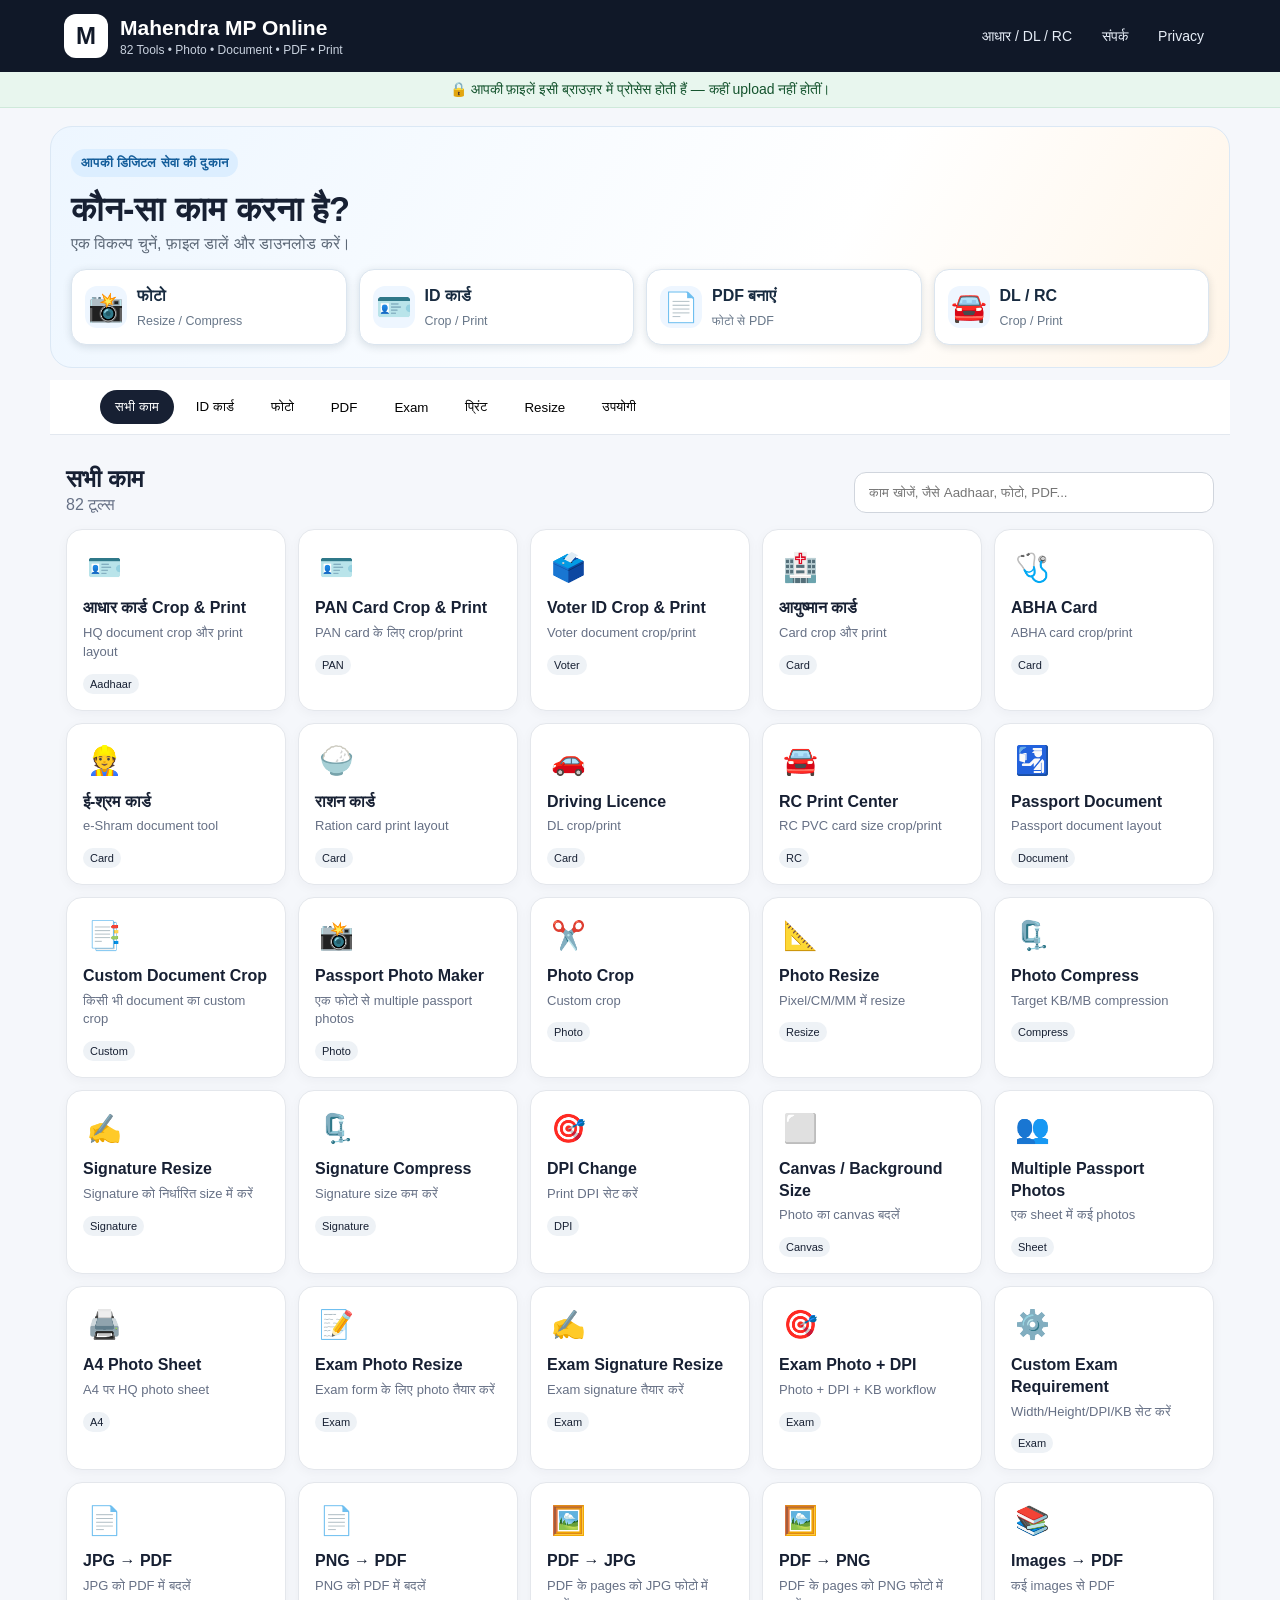
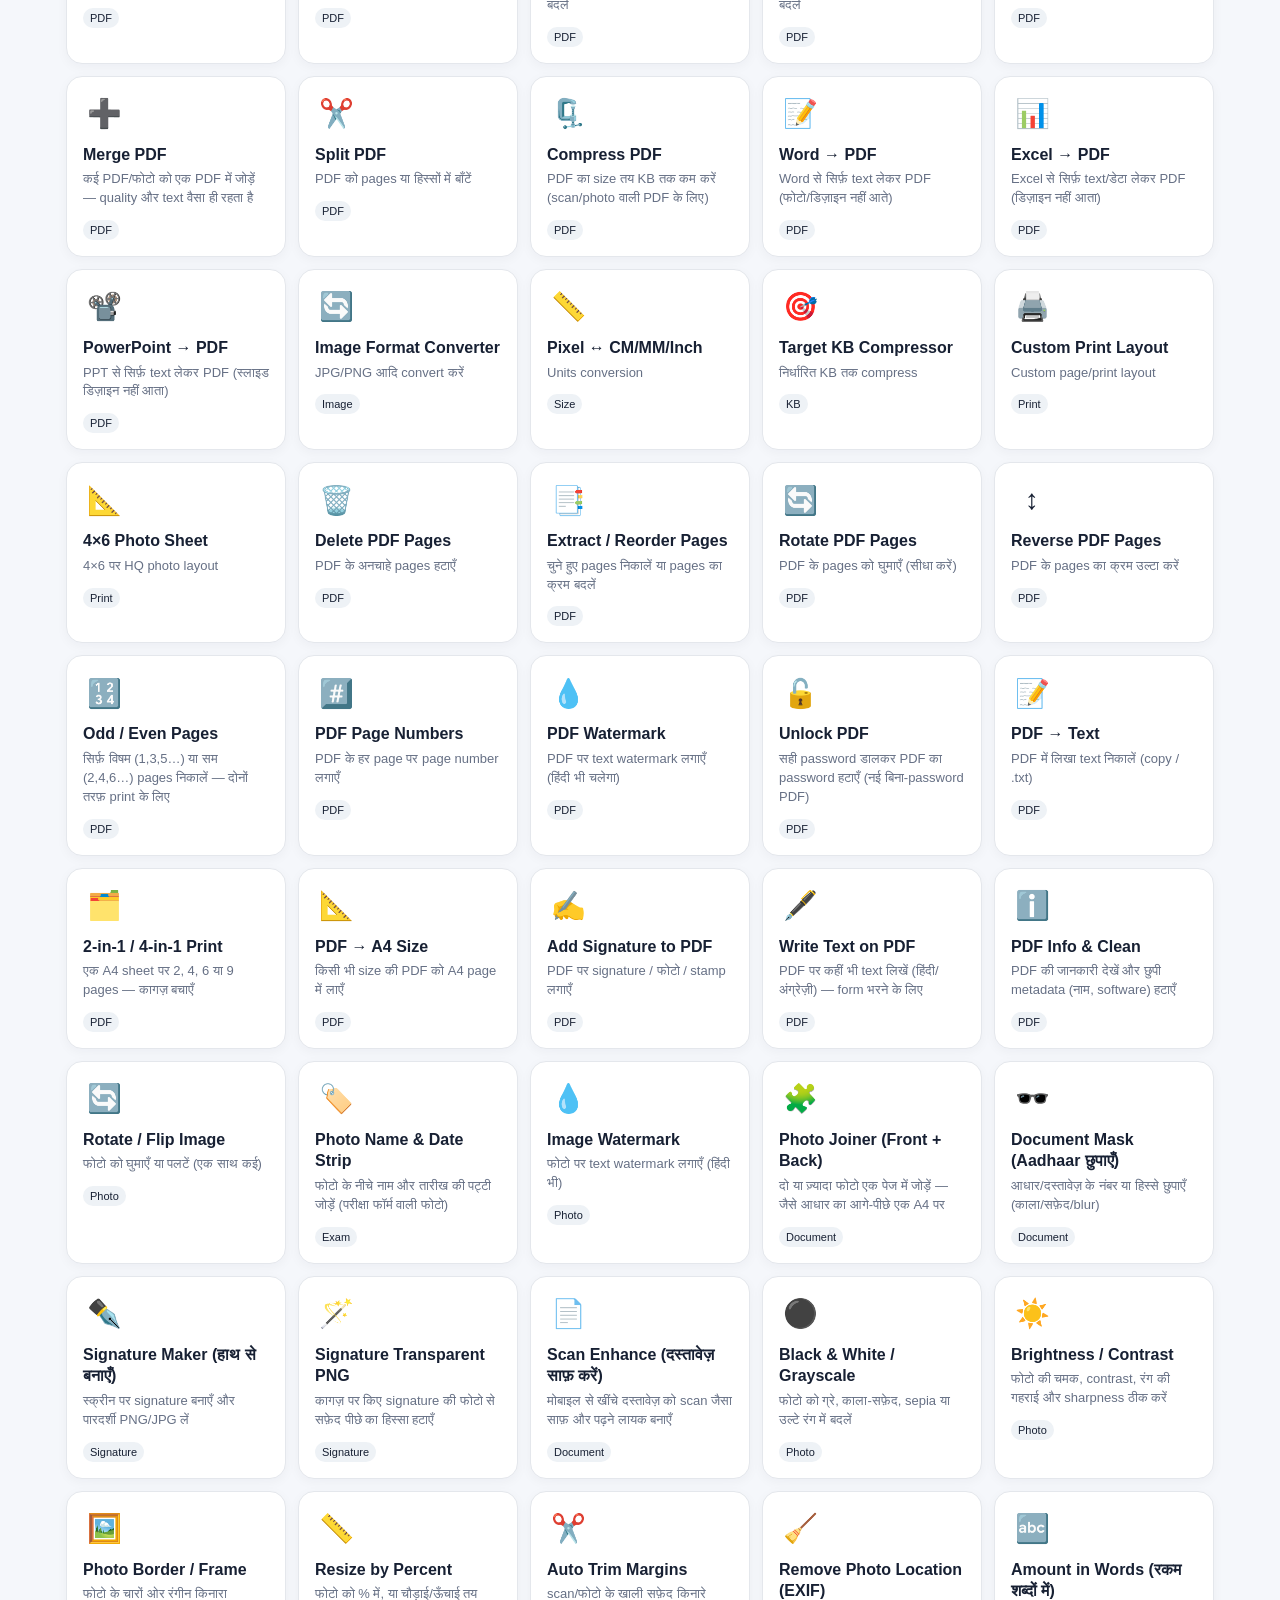
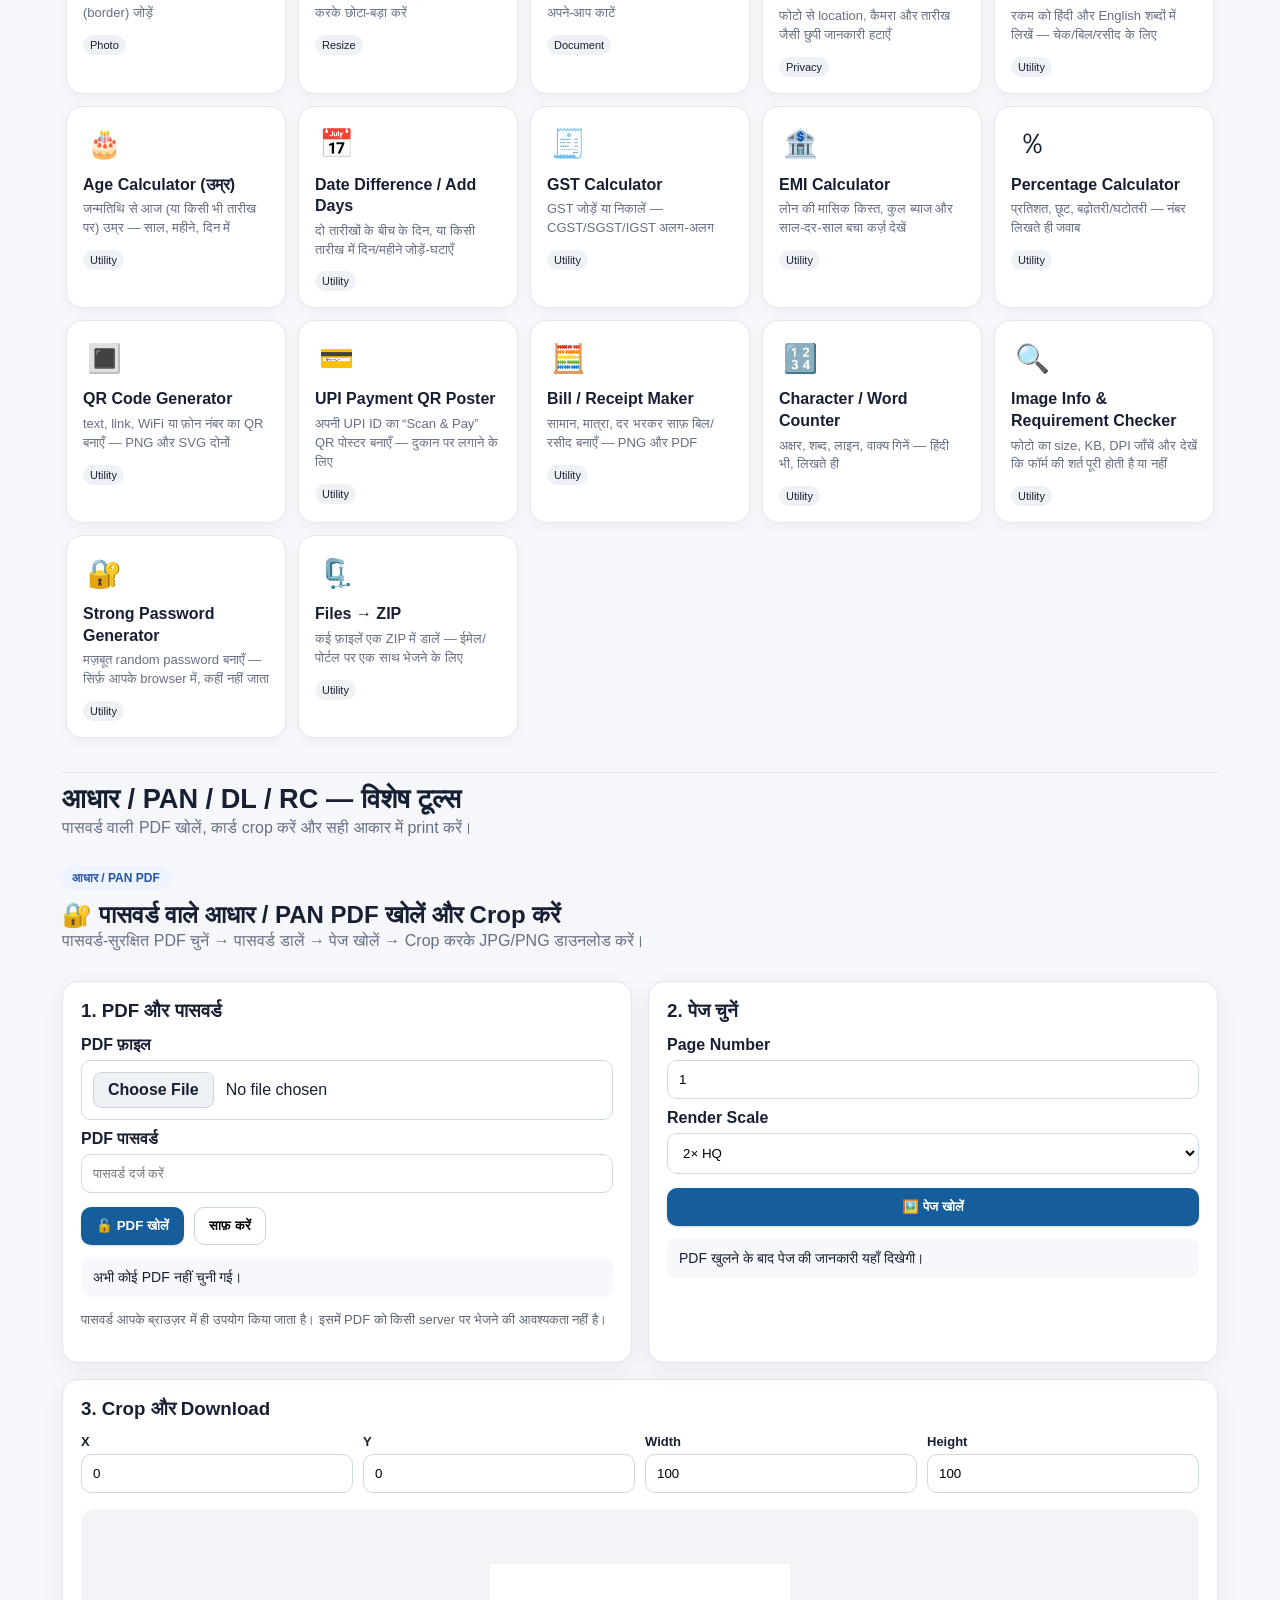
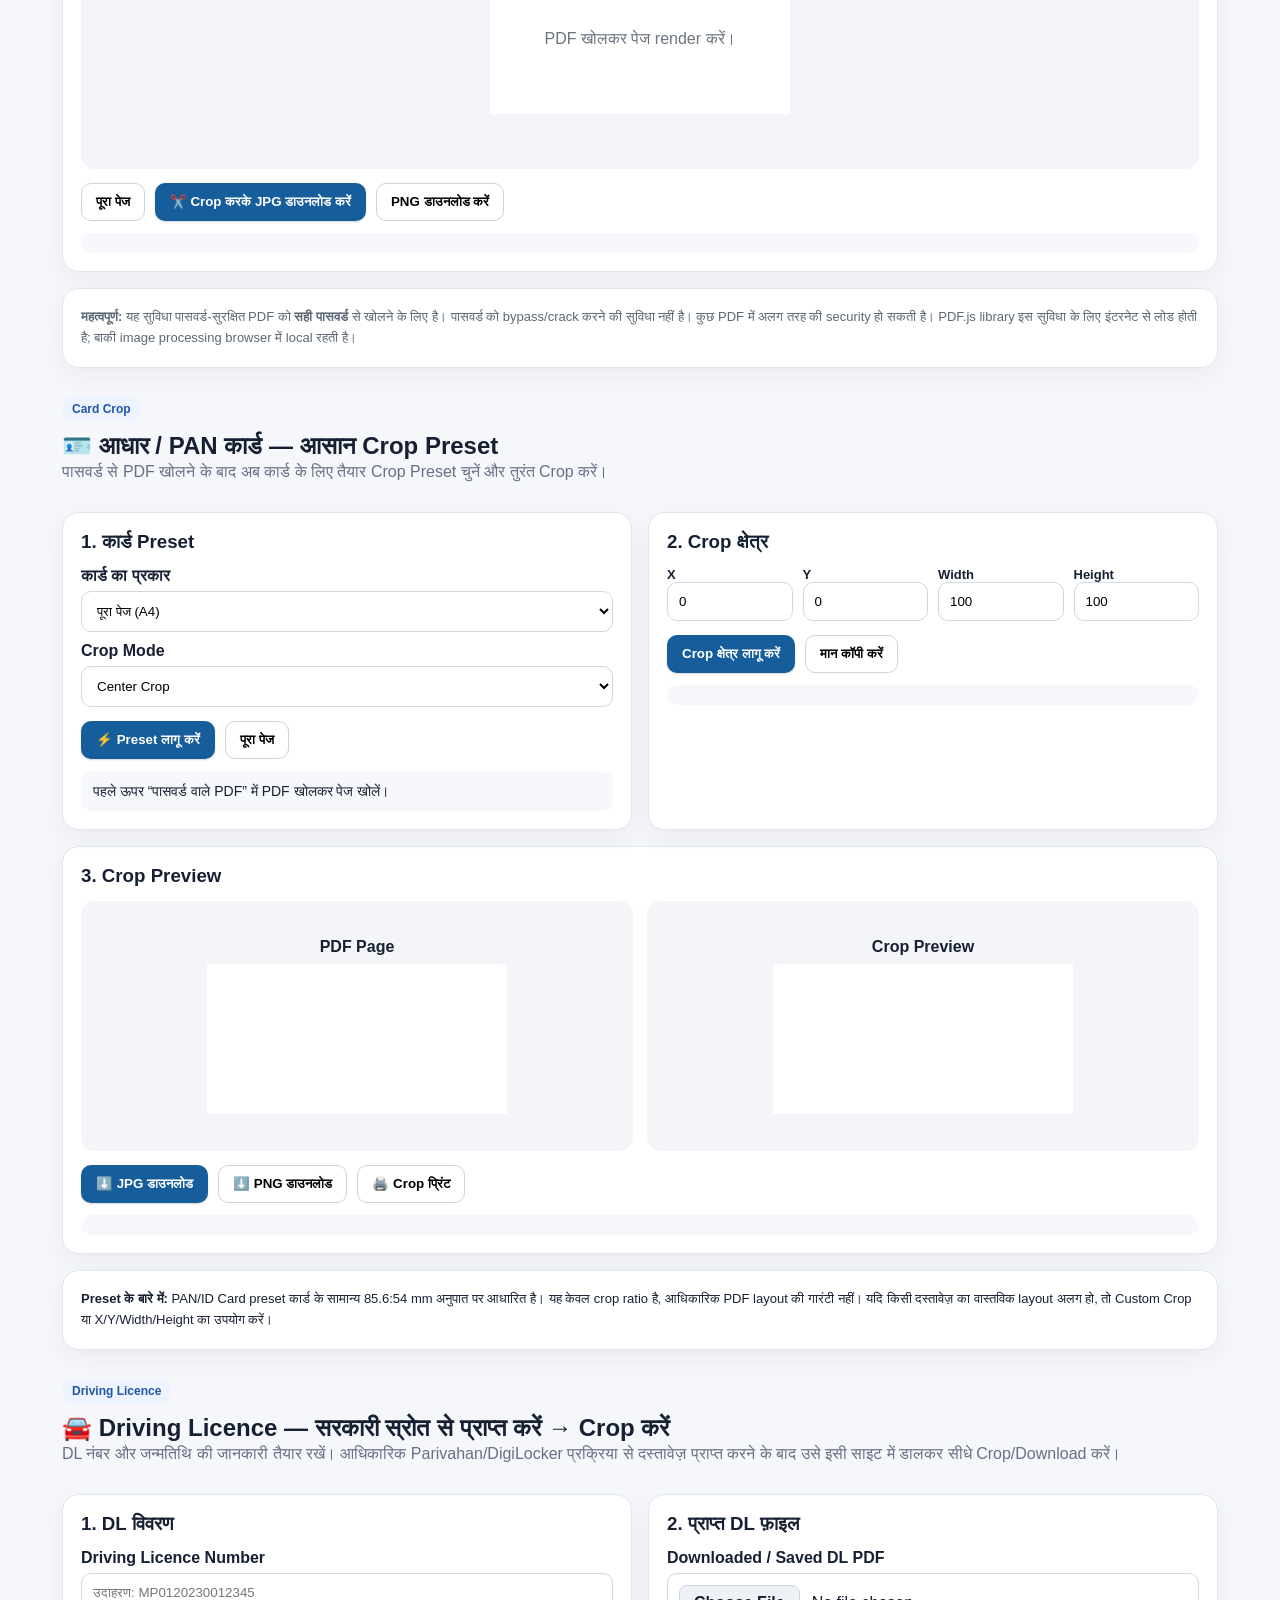
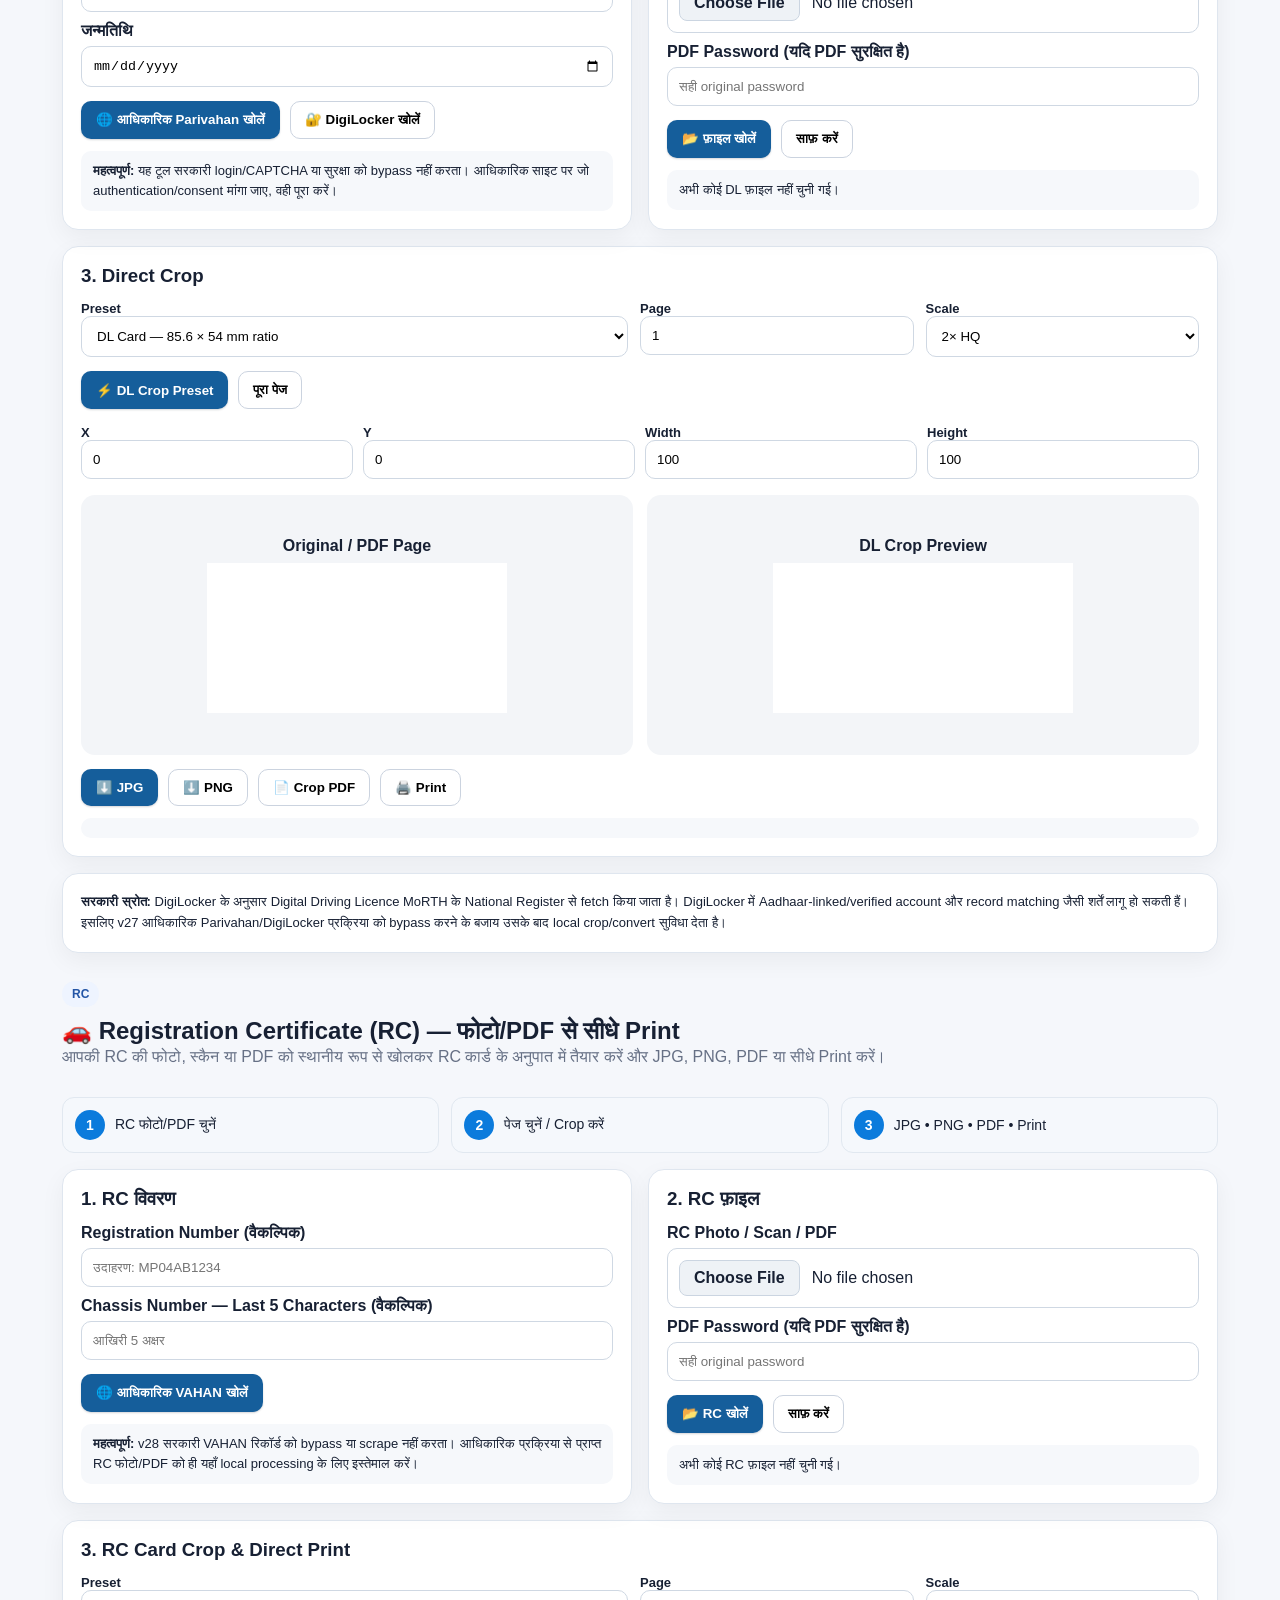
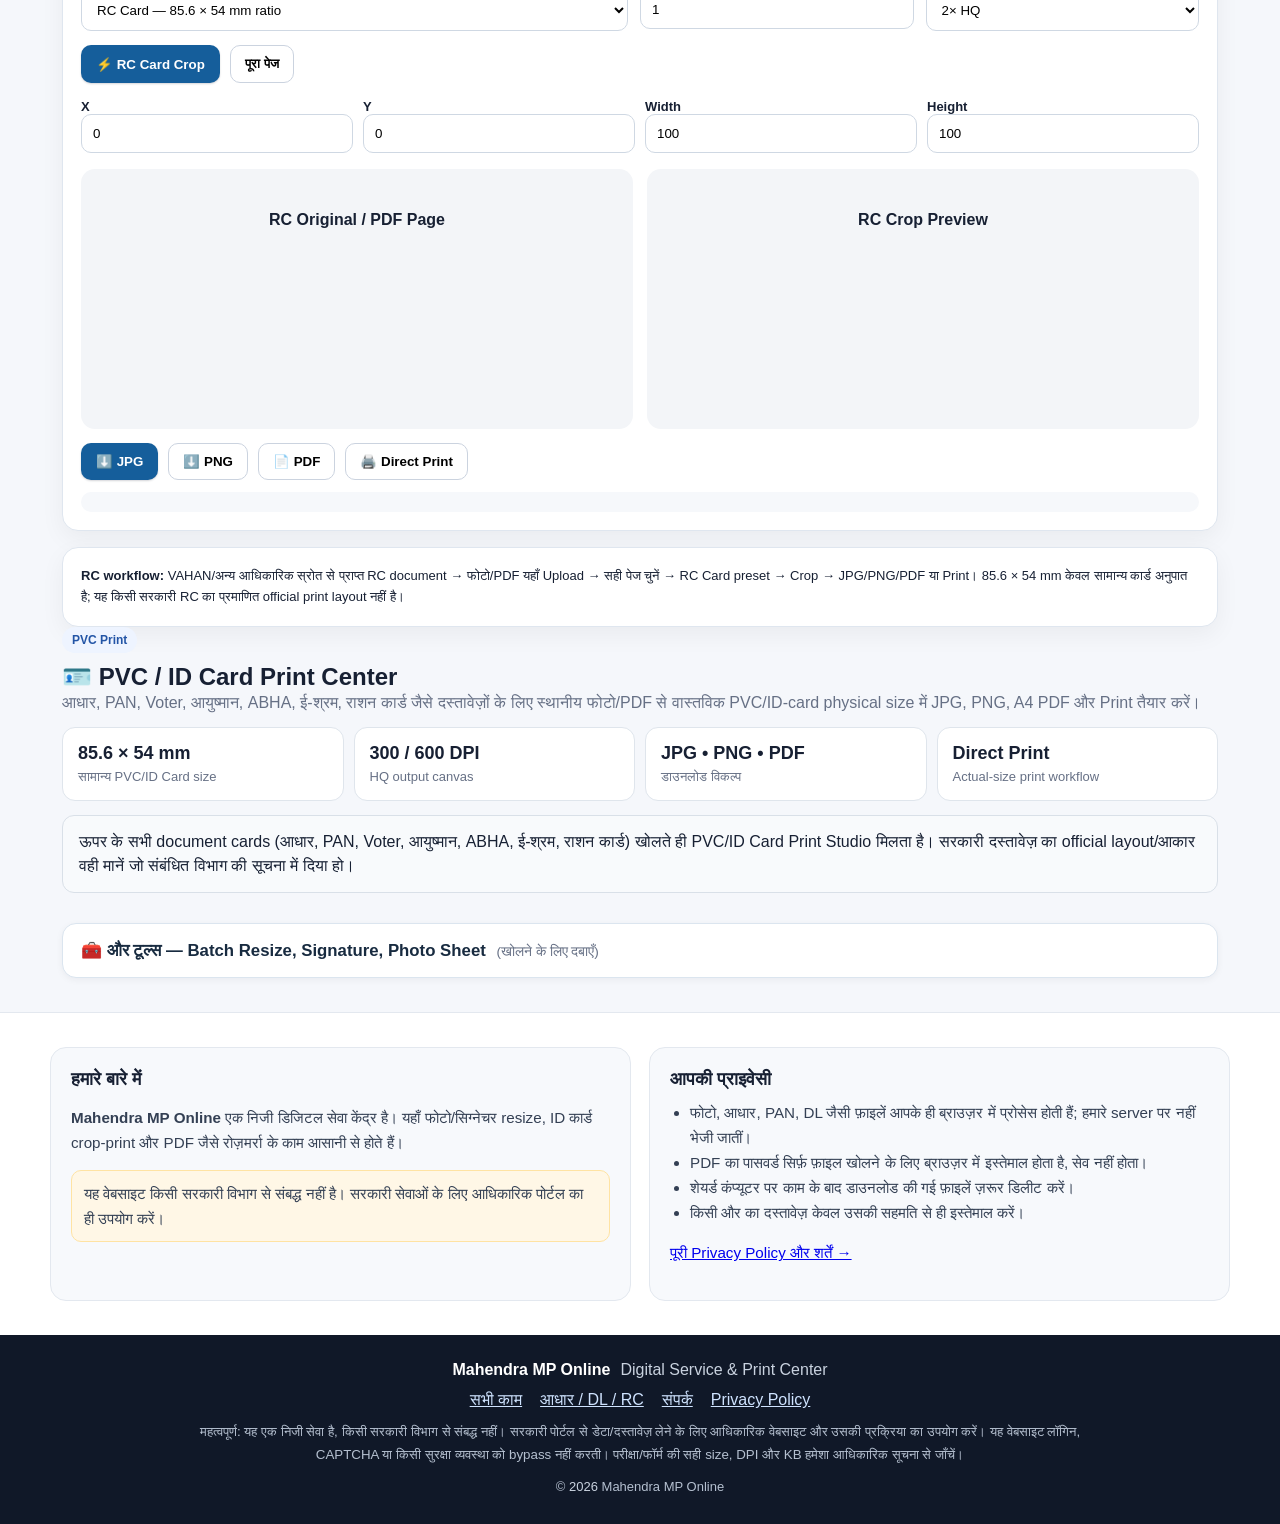
==== index.html @ 0112c8f3 "Initial commit via Netlify [skip ci]" ====
<!DOCTYPE html>
<html lang="hi">
<head>
  <meta charset="UTF-8">
  <meta name="viewport" content="width=device-width, initial-scale=1.0">
  <title>Mahendra MP Online | फोटो Resize, आधार/PAN PDF Crop, ID Card Print और PDF टूल्स</title>
  <meta name="description" content="फोटो-सिग्नेचर resize और KB कम करें, पासवर्ड वाले आधार/PAN PDF से कार्ड crop करें, ID कार्ड/RC/DL print करें, JPG से PDF बनाएं। फ़ाइलें आपके ब्राउज़र में ही प्रोसेस होती हैं।">
  <meta name="robots" content="index,follow">
  <meta name="theme-color" content="#0f4c81">
  <link rel="icon" href="favicon.svg" type="image/svg+xml">
  <meta property="og:type" content="website">
  <meta property="og:locale" content="hi_IN">
  <meta property="og:title" content="Mahendra MP Online — Photo, Document, PDF और Print टूल्स">
  <meta property="og:description" content="फोटो resize, ID कार्ड crop/print, PDF बनाएं — सब कुछ आपके ब्राउज़र में, फ़ाइल upload किए बिना।">
  <meta name="twitter:card" content="summary">
  <link rel="stylesheet" href="style.css">
  <script type="application/ld+json">{"@context":"https://schema.org","@type":"WebSite","name":"Mahendra MP Online","inLanguage":"hi-IN","description":"Photo resize, ID card crop and print, PDF tools for Indian documents — processed locally in the browser."}</script>
</head>
<body>
<a class="skip-link" href="#toolGrid">मुख्य सामग्री पर जाएँ</a>
<header class="topbar">
  <div class="brand">
    <div class="logo" aria-hidden="true">M</div>
    <div>
      <h1>Mahendra MP Online</h1>
      <p>82 Tools • Photo • Document • PDF • Print</p>
    </div>
  </div>
  <nav class="top-links" aria-label="मुख्य लिंक">
    <a href="#special-tools">आधार / DL / RC</a>
    <a href="#contact">संपर्क</a>
    <a href="privacy.html">Privacy</a>
  </nav>
</header>

<noscript><div class="noscript-msg">इस वेबसाइट के टूल्स चलाने के लिए ब्राउज़र में JavaScript चालू होना ज़रूरी है।</div></noscript>
<div class="privacy-ribbon" role="note">🔒 आपकी फ़ाइलें इसी ब्राउज़र में प्रोसेस होती हैं — कहीं upload नहीं होतीं।</div>
<section class="simple-home">
  <div class="simple-welcome">
    <span class="simple-kicker">आपकी डिजिटल सेवा की दुकान</span>
    <h2>कौन-सा काम करना है?</h2>
    <p>एक विकल्प चुनें, फ़ाइल डालें और डाउनलोड करें।</p>
  </div>
  <div class="simple-shortcuts">
    <button onclick="openTool('photo-resize')"><span>📸</span><b>फोटो</b><small>Resize / Compress</small></button>
    <button onclick="openTool('aadhaar')"><span>🪪</span><b>ID कार्ड</b><small>Crop / Print</small></button>
    <button onclick="openTool('jpg-pdf')"><span>📄</span><b>PDF बनाएं</b><small>फोटो से PDF</small></button>
    <button onclick="openTool('driving-licence-center')"><span>🚘</span><b>DL / RC</b><small>Crop / Print</small></button>
  </div>
</section>

<nav id="nav" class="nav simple-nav">
  <button class="active" onclick="filterTools('all',this)">सभी काम</button>
  <button onclick="filterTools('document',this)">ID कार्ड</button>
  <button onclick="filterTools('photo',this)">फोटो</button>
  <button onclick="filterTools('pdf',this)">PDF</button>
  <button onclick="filterTools('exam',this)">Exam</button>
  <button onclick="filterTools('print',this)">प्रिंट</button>
  <button onclick="filterTools('resize',this)">Resize</button>
  <button onclick="filterTools('utility',this)">उपयोगी</button>
</nav>

<main>
  <div class="section-head">
    <div>
      <h2>सभी काम</h2>
      <p id="toolCount">अपना काम नीचे चुनें</p>
    </div>
    <input id="search" type="search" placeholder="काम खोजें, जैसे Aadhaar, फोटो, PDF..." oninput="searchTools()">
  </div>
  <div id="toolGrid" class="tool-grid" role="list"></div>
</main>

<div id="modal" class="modal hidden">
  <div class="modal-card">
    <button class="close" onclick="closeTool()">×</button>
    <div id="toolContent"></div>
  </div>
</div>

<div class="special-tools" id="special-tools">
  <div class="special-intro">
    <h2>आधार / PAN / DL / RC — विशेष टूल्स</h2>
    <p>पासवर्ड वाली PDF खोलें, कार्ड crop करें और सही आकार में print करें।</p>
  </div>
<section class="tool-section v25-pdf-password" id="v25-pdf-password">
  <div class="section-head"><div><span class="mini-badge">आधार / PAN PDF</span><h2>🔐 पासवर्ड वाले आधार / PAN PDF खोलें और Crop करें</h2><p>पासवर्ड-सुरक्षित PDF चुनें → पासवर्ड डालें → पेज खोलें → Crop करके JPG/PNG डाउनलोड करें।</p></div></div>
  <div class="v25-grid">
    <div class="v25-card"><h3>1. PDF और पासवर्ड</h3><label class="v25-label">PDF फ़ाइल</label><input id="v25PdfFile" type="file" accept="application/pdf"><label class="v25-label">PDF पासवर्ड</label><input id="v25PdfPassword" type="password" placeholder="पासवर्ड दर्ज करें"><div class="v25-actions"><button class="primary-btn" id="v25OpenPdf">🔓 PDF खोलें</button><button class="secondary-btn" id="v25ClearPdf">साफ़ करें</button></div><div id="v25PdfStatus" class="v25-status">अभी कोई PDF नहीं चुनी गई।</div><p class="v25-note">पासवर्ड आपके ब्राउज़र में ही उपयोग किया जाता है। इसमें PDF को किसी server पर भेजने की आवश्यकता नहीं है।</p></div>
    <div class="v25-card"><h3>2. पेज चुनें</h3><label class="v25-label">Page Number</label><input id="v25PageNumber" type="number" min="1" value="1"><label class="v25-label">Render Scale</label><select id="v25Scale"><option value="1.5">1.5×</option><option value="2" selected>2× HQ</option><option value="3">3× बहुत उच्च गुणवत्ता</option></select><button class="primary-btn full" id="v25RenderPage">🖼️ पेज खोलें</button><div id="v25PageInfo" class="v25-status">PDF खुलने के बाद पेज की जानकारी यहाँ दिखेगी।</div></div>
  </div>
  <div class="v25-card"><h3>3. Crop और Download</h3><div class="v25-crop-controls"><label>X <input id="v25X" type="number" min="0" value="0"></label><label>Y <input id="v25Y" type="number" min="0" value="0"></label><label>Width <input id="v25W" type="number" min="1" value="100"></label><label>Height <input id="v25H" type="number" min="1" value="100"></label></div><div class="v25-canvas-wrap"><canvas id="v25PdfCanvas"></canvas><div id="v25Empty" class="v25-empty">PDF खोलकर पेज render करें।</div></div><div class="v25-actions"><button class="secondary-btn" id="v25UseFull">पूरा पेज</button><button class="primary-btn" id="v25CropDownload">✂️ Crop करके JPG डाउनलोड करें</button><button class="secondary-btn" id="v25CropPng">PNG डाउनलोड करें</button></div><div id="v25CropStatus" class="v25-status"></div></div>
  <div class="v25-card v25-warning"><strong>महत्वपूर्ण:</strong> यह सुविधा पासवर्ड-सुरक्षित PDF को <b>सही पासवर्ड</b> से खोलने के लिए है। पासवर्ड को bypass/crack करने की सुविधा नहीं है। कुछ PDF में अलग तरह की security हो सकती है। PDF.js library इस सुविधा के लिए इंटरनेट से लोड होती है; बाकी image processing browser में local रहती है।</div>
</section>
<section class="tool-section v26-card-presets" id="v26-card-presets">
  <div class="section-head">
    <div>
      <span class="mini-badge">Card Crop</span>
      <h2>🪪 आधार / PAN कार्ड — आसान Crop Preset</h2>
      <p>पासवर्ड से PDF खोलने के बाद अब कार्ड के लिए तैयार Crop Preset चुनें और तुरंत Crop करें।</p>
    </div>
  </div>

  <div class="v26-grid">
    <div class="v26-card">
      <h3>1. कार्ड Preset</h3>
      <label class="v26-label">कार्ड का प्रकार</label>
      <select id="v26Preset">
        <option value="a4">पूरा पेज (A4)</option>
        <option value="card">ID Card — 85.6 × 54 mm अनुपात</option>
        <option value="pan">PAN Card — 85.6 × 54 mm अनुपात</option>
        <option value="photo">35 × 45 mm फोटो अनुपात</option>
        <option value="custom">Custom Crop</option>
      </select>

      <label class="v26-label">Crop Mode</label>
      <select id="v26Mode">
        <option value="center">Center Crop</option>
        <option value="fit">Fit / पूरा उपलब्ध क्षेत्र</option>
      </select>

      <div class="v26-actions">
        <button class="primary-btn" id="v26ApplyPreset">⚡ Preset लागू करें</button>
        <button class="secondary-btn" id="v26FullPage">पूरा पेज</button>
      </div>
      <div id="v26PresetStatus" class="v26-status">
        पहले ऊपर “पासवर्ड वाले PDF” में PDF खोलकर पेज खोलें।
      </div>
    </div>

    <div class="v26-card">
      <h3>2. Crop क्षेत्र</h3>
      <div class="v26-fields">
        <label>X <input id="v26X" type="number" min="0" value="0"></label>
        <label>Y <input id="v26Y" type="number" min="0" value="0"></label>
        <label>Width <input id="v26W" type="number" min="1" value="100"></label>
        <label>Height <input id="v26H" type="number" min="1" value="100"></label>
      </div>
      <div class="v26-actions">
        <button class="primary-btn" id="v26ApplyXY">Crop क्षेत्र लागू करें</button>
        <button class="secondary-btn" id="v26CopyValues">मान कॉपी करें</button>
      </div>
      <div id="v26ValueStatus" class="v26-status"></div>
    </div>
  </div>

  <div class="v26-card">
    <h3>3. Crop Preview</h3>
    <div class="v26-preview-grid">
      <div class="v26-preview-box">
        <div class="v26-preview-title">PDF Page</div>
        <canvas id="v26SourceCanvas"></canvas>
      </div>
      <div class="v26-preview-box">
        <div class="v26-preview-title">Crop Preview</div>
        <canvas id="v26CropPreview"></canvas>
      </div>
    </div>
    <div class="v26-actions">
      <button class="primary-btn" id="v26DownloadJpg">⬇️ JPG डाउनलोड</button>
      <button class="secondary-btn" id="v26DownloadPng">⬇️ PNG डाउनलोड</button>
      <button class="secondary-btn" id="v26PrintCrop">🖨️ Crop प्रिंट</button>
    </div>
    <div id="v26DownloadStatus" class="v26-status"></div>
  </div>

  <div class="v26-card v26-info">
    <strong>Preset के बारे में:</strong>
    PAN/ID Card preset कार्ड के सामान्य 85.6:54 mm अनुपात पर आधारित है।
    यह केवल crop ratio है, आधिकारिक PDF layout की गारंटी नहीं। यदि किसी दस्तावेज़ का वास्तविक layout अलग हो,
    तो Custom Crop या X/Y/Width/Height का उपयोग करें।
  </div>
</section>
<section class="tool-section v27-dl-center" id="v27-dl-center">
  <div class="section-head">
    <div>
      <span class="mini-badge">Driving Licence</span>
      <h2>🚘 Driving Licence — सरकारी स्रोत से प्राप्त करें → Crop करें</h2>
      <p>DL नंबर और जन्मतिथि की जानकारी तैयार रखें। आधिकारिक Parivahan/DigiLocker प्रक्रिया से दस्तावेज़ प्राप्त करने के बाद उसे इसी साइट में डालकर सीधे Crop/Download करें।</p>
    </div>
  </div>

  <div class="v27-grid">
    <div class="v27-card">
      <h3>1. DL विवरण</h3>
      <label class="v27-label">Driving Licence Number</label>
      <input id="v27DlNo" type="text" placeholder="उदाहरण: MP0120230012345" autocomplete="off">
      <label class="v27-label">जन्मतिथि</label>
      <input id="v27Dob" type="date">
      <div class="v27-actions">
        <button class="primary-btn" id="v27OfficialBtn">🌐 आधिकारिक Parivahan खोलें</button>
        <button class="secondary-btn" id="v27DigiBtn">🔐 DigiLocker खोलें</button>
      </div>
      <div class="v27-status">
        <b>महत्वपूर्ण:</b> यह टूल सरकारी login/CAPTCHA या सुरक्षा को bypass नहीं करता। आधिकारिक साइट पर जो authentication/consent मांगा जाए, वही पूरा करें।
      </div>
    </div>

    <div class="v27-card">
      <h3>2. प्राप्त DL फ़ाइल</h3>
      <label class="v27-label">Downloaded / Saved DL PDF</label>
      <input id="v27DlFile" type="file" accept="application/pdf,image/jpeg,image/png,image/webp">
      <label class="v27-label">PDF Password (यदि PDF सुरक्षित है)</label>
      <input id="v27PdfPassword" type="password" placeholder="सही original password">
      <div class="v27-actions">
        <button class="primary-btn" id="v27LoadFile">📂 फ़ाइल खोलें</button>
        <button class="secondary-btn" id="v27Clear">साफ़ करें</button>
      </div>
      <div id="v27FileStatus" class="v27-status">अभी कोई DL फ़ाइल नहीं चुनी गई।</div>
    </div>
  </div>

  <div class="v27-card">
    <h3>3. Direct Crop</h3>
    <div class="v27-preset-row">
      <label>Preset
        <select id="v27Preset">
          <option value="card">DL Card — 85.6 × 54 mm ratio</option>
          <option value="page">पूरा पेज</option>
          <option value="custom">Custom</option>
        </select>
      </label>
      <label>Page
        <input id="v27Page" type="number" min="1" value="1">
      </label>
      <label>Scale
        <select id="v27Scale">
          <option value="1.5">1.5×</option>
          <option value="2" selected>2× HQ</option>
          <option value="3">3× HQ</option>
        </select>
      </label>
    </div>
    <div class="v27-actions">
      <button class="primary-btn" id="v27ApplyPreset">⚡ DL Crop Preset</button>
      <button class="secondary-btn" id="v27FullPage">पूरा पेज</button>
    </div>

    <div class="v27-fields">
      <label>X<input id="v27X" type="number" min="0" value="0"></label>
      <label>Y<input id="v27Y" type="number" min="0" value="0"></label>
      <label>Width<input id="v27W" type="number" min="1" value="100"></label>
      <label>Height<input id="v27H" type="number" min="1" value="100"></label>
    </div>

    <div class="v27-preview-grid">
      <div class="v27-preview-box">
        <div class="v27-preview-title">Original / PDF Page</div>
        <canvas id="v27Source"></canvas>
      </div>
      <div class="v27-preview-box">
        <div class="v27-preview-title">DL Crop Preview</div>
        <canvas id="v27Crop"></canvas>
      </div>
    </div>

    <div class="v27-actions">
      <button class="primary-btn" id="v27Jpg">⬇️ JPG</button>
      <button class="secondary-btn" id="v27Png">⬇️ PNG</button>
      <button class="secondary-btn" id="v27Pdf">📄 Crop PDF</button>
      <button class="secondary-btn" id="v27Print">🖨️ Print</button>
    </div>
    <div id="v27CropStatus" class="v27-status"></div>
  </div>

  <div class="v27-card v27-info">
    <strong>सरकारी स्रोत:</strong> DigiLocker के अनुसार Digital Driving Licence MoRTH के National Register से fetch किया जाता है।
    DigiLocker में Aadhaar-linked/verified account और record matching जैसी शर्तें लागू हो सकती हैं। इसलिए v27 आधिकारिक
    Parivahan/DigiLocker प्रक्रिया को bypass करने के बजाय उसके बाद local crop/convert सुविधा देता है।
  </div>
</section>
<section class="tool-section v28-rc-center" id="v28-rc-center">
  <div class="section-head">
    <div>
      <span class="mini-badge">RC</span>
      <h2>🚗 Registration Certificate (RC) — फोटो/PDF से सीधे Print</h2>
      <p>आपकी RC की फोटो, स्कैन या PDF को स्थानीय रूप से खोलकर RC कार्ड के अनुपात में तैयार करें और JPG, PNG, PDF या सीधे Print करें।</p>
    </div>
  </div>

  <div class="v28-steps">
    <div><b>1</b><span>RC फोटो/PDF चुनें</span></div>
    <div><b>2</b><span>पेज चुनें / Crop करें</span></div>
    <div><b>3</b><span>JPG • PNG • PDF • Print</span></div>
  </div>

  <div class="v28-grid">
    <div class="v28-card">
      <h3>1. RC विवरण</h3>
      <label class="v28-label">Registration Number (वैकल्पिक)</label>
      <input id="v28RcNo" type="text" placeholder="उदाहरण: MP04AB1234" autocomplete="off">
      <label class="v28-label">Chassis Number — Last 5 Characters (वैकल्पिक)</label>
      <input id="v28Chassis" type="text" maxlength="5" placeholder="आखिरी 5 अक्षर" autocomplete="off">
      <div class="v28-actions">
        <button class="primary-btn" id="v28VahanBtn">🌐 आधिकारिक VAHAN खोलें</button>
      </div>
      <div class="v28-status"><b>महत्वपूर्ण:</b> v28 सरकारी VAHAN रिकॉर्ड को bypass या scrape नहीं करता। आधिकारिक प्रक्रिया से प्राप्त RC फोटो/PDF को ही यहाँ local processing के लिए इस्तेमाल करें।</div>
    </div>

    <div class="v28-card">
      <h3>2. RC फ़ाइल</h3>
      <label class="v28-label">RC Photo / Scan / PDF</label>
      <input id="v28RcFile" type="file" accept="application/pdf,image/jpeg,image/png,image/webp">
      <label class="v28-label">PDF Password (यदि PDF सुरक्षित है)</label>
      <input id="v28PdfPassword" type="password" placeholder="सही original password">
      <div class="v28-actions">
        <button class="primary-btn" id="v28LoadFile">📂 RC खोलें</button>
        <button class="secondary-btn" id="v28Clear">साफ़ करें</button>
      </div>
      <div id="v28FileStatus" class="v28-status">अभी कोई RC फ़ाइल नहीं चुनी गई।</div>
    </div>
  </div>

  <div class="v28-card">
    <h3>3. RC Card Crop & Direct Print</h3>
    <div class="v28-preset-row">
      <label>Preset
        <select id="v28Preset">
          <option value="card">RC Card — 85.6 × 54 mm ratio</option>
          <option value="page">पूरा पेज</option>
          <option value="custom">Custom</option>
        </select>
      </label>
      <label>Page
        <input id="v28Page" type="number" min="1" value="1">
      </label>
      <label>Scale
        <select id="v28Scale">
          <option value="1.5">1.5×</option>
          <option value="2" selected>2× HQ</option>
          <option value="3">3× HQ</option>
        </select>
      </label>
    </div>
    <div class="v28-actions">
      <button class="primary-btn" id="v28ApplyPreset">⚡ RC Card Crop</button>
      <button class="secondary-btn" id="v28FullPage">पूरा पेज</button>
    </div>

    <div class="v28-fields">
      <label>X<input id="v28X" type="number" min="0" value="0"></label>
      <label>Y<input id="v28Y" type="number" min="0" value="0"></label>
      <label>Width<input id="v28W" type="number" min="1" value="100"></label>
      <label>Height<input id="v28H" type="number" min="1" value="100"></label>
    </div>

    <div class="v28-preview-grid">
      <div class="v28-preview-box">
        <div class="v28-preview-title">RC Original / PDF Page</div>
        <canvas id="v28Source"></canvas>
      </div>
      <div class="v28-preview-box">
        <div class="v28-preview-title">RC Crop Preview</div>
        <canvas id="v28Crop"></canvas>
      </div>
    </div>

    <div class="v28-actions v28-output-actions">
      <button class="primary-btn" id="v28Jpg">⬇️ JPG</button>
      <button class="secondary-btn" id="v28Png">⬇️ PNG</button>
      <button class="secondary-btn" id="v28Pdf">📄 PDF</button>
      <button class="secondary-btn" id="v28Print">🖨️ Direct Print</button>
    </div>
    <div id="v28CropStatus" class="v28-status"></div>
  </div>

  <div class="v28-card v28-info">
    <strong>RC workflow:</strong> VAHAN/अन्य आधिकारिक स्रोत से प्राप्त RC document → फोटो/PDF यहाँ Upload → सही पेज चुनें → RC Card preset → Crop → JPG/PNG/PDF या Print।
    85.6 × 54 mm केवल सामान्य कार्ड अनुपात है; यह किसी सरकारी RC का प्रमाणित official print layout नहीं है।
  </div>
</section>
<section class="tool-section v30-card-overview" id="v30-card-overview">
  <div class="section-head">
    <div>
      <span class="mini-badge">PVC Print</span>
      <h2>🪪 PVC / ID Card Print Center</h2>
      <p>आधार, PAN, Voter, आयुष्मान, ABHA, ई-श्रम, राशन कार्ड जैसे दस्तावेज़ों के लिए स्थानीय फोटो/PDF से वास्तविक PVC/ID-card physical size में JPG, PNG, A4 PDF और Print तैयार करें।</p>
    </div>
  </div>
  <div class="v30-overview-grid">
    <div class="v30-overview-card"><b>85.6 × 54 mm</b><span>सामान्य PVC/ID Card size</span></div>
    <div class="v30-overview-card"><b>300 / 600 DPI</b><span>HQ output canvas</span></div>
    <div class="v30-overview-card"><b>JPG • PNG • PDF</b><span>डाउनलोड विकल्प</span></div>
    <div class="v30-overview-card"><b>Direct Print</b><span>Actual-size print workflow</span></div>
  </div>
  <div class="v30-overview-note">ऊपर के सभी document cards (आधार, PAN, Voter, आयुष्मान, ABHA, ई-श्रम, राशन कार्ड) खोलते ही PVC/ID Card Print Studio मिलता है। सरकारी दस्तावेज़ का official layout/आकार वही मानें जो संबंधित विभाग की सूचना में दिया हो।</div>
</section>
</div>

<details class="adv-tools" id="adv-tools">
  <summary>🧰 और टूल्स — Batch Resize, Signature, Photo Sheet <span>(खोलने के लिए दबाएँ)</span></summary>
<section class="v7-section" id="v7-tools">
  <div class="section-head">
    <h2>🚀 Print & Document Studio</h2>
    <p>कई फोटो एक साथ, print लेआउट और document crop</p>
  </div>

  <div class="v7-grid">
    <article class="tool-card v7-card">
      <div class="tool-icon">🖼️</div>
      <h3>Batch Image Resize & Compress</h3>
      <p>एक साथ कई फोटो का आकार, DPI और लक्ष्य KB निर्धारित करें।</p>
      <input id="v7BatchImages" type="file" accept="image/*" multiple>
      <div class="mini-controls">
        <label>चौड़ाई <input id="v7BatchW" type="number" placeholder="जैसे 413"></label>
        <label>ऊँचाई <input id="v7BatchH" type="number" placeholder="जैसे 531"></label>
        <label>DPI <input id="v7BatchDpi" type="number" value="300"></label>
        <label>अधिकतम KB <input id="v7BatchKb" type="number" placeholder="वैकल्पिक"></label>
      </div>
      <button class="primary-btn" id="v7BatchRun">Batch तैयार करें</button>
      <div id="v7BatchResults" class="result-box"></div>
    </article>

    <article class="tool-card v7-card">
      <div class="tool-icon">🔄</div>
      <h3>Image Format Converter</h3>
      <p>JPG, PNG और WebP में स्थानीय रूप से रूपांतरण करें।</p>
      <input id="v7FormatImage" type="file" accept="image/*">
      <label>प्रारूप
        <select id="v7Format">
          <option value="image/jpeg">JPG</option>
          <option value="image/png">PNG</option>
          <option value="image/webp">WebP</option>
        </select>
      </label>
      <button class="primary-btn" id="v7FormatRun">Convert & Download</button>
      <div id="v7FormatResult" class="result-box"></div>
    </article>

    <article class="tool-card v7-card">
      <div class="tool-icon">📐</div>
      <h3>Custom Print Layout</h3>
      <p>फोटो की संख्या, आकार और A4/4×6 शीट का प्रिंट लेआउट तैयार करें।</p>
      <input id="v7PrintImages" type="file" accept="image/*" multiple>
      <div class="mini-controls">
        <label>शीट
          <select id="v7Paper">
            <option value="A4">A4</option>
            <option value="4x6">4×6 inch</option>
          </select>
        </label>
        <label>फोटो चौड़ाई (mm) <input id="v7PhotoWmm" type="number" value="35"></label>
        <label>फोटो ऊँचाई (mm) <input id="v7PhotoHmm" type="number" value="45"></label>
        <label>अंतर (mm) <input id="v7Gapmm" type="number" value="3"></label>
      </div>
      <button class="primary-btn" id="v7PrintRun">HQ Print Sheet</button>
      <div id="v7PrintResult" class="result-box"></div>
    </article>

    <article class="tool-card v7-card">
      <div class="tool-icon">✂️</div>
      <h3>Document Crop Templates</h3>
      <p>दस्तावेज़ की फोटो से सामान्य कार्ड/दस्तावेज़ आकार का crop करें।</p>
      <input id="v7DocImage" type="file" accept="image/*">
      <label>Template
        <select id="v7DocTemplate">
          <option value="custom">Custom</option>
          <option value="idcard">ID Card — 85.6×54 mm अनुपात</option>
          <option value="a4">A4 — 210×297 mm अनुपात</option>
          <option value="photo35x45">Photo — 35×45 mm अनुपात</option>
        </select>
      </label>
      <button class="primary-btn" id="v7DocRun">Crop & Download</button>
      <div id="v7DocResult" class="result-box"></div>
    </article>
  </div>

  <div class="notice-box">
    <strong>महत्वपूर्ण:</strong> ये image tools सीधे आपके ब्राउज़र में चलते हैं।
    Aadhaar, PAN और परीक्षा-विशिष्ट आकार केवल आधिकारिक निर्देश देखकर ही final preset बनाए जाएँ।
  </div>
</section>
<section class="v9-section" id="v9-tools">
  <div class="section-head">
    <h2>🚀 Professional Photo & Document Studio</h2>
    <p>अब document crop, passport sheet, batch processing और print settings को एक workflow में इस्तेमाल करें।</p>
  </div>

  <div class="v9-grid">
    <article class="tool-card v9-card">
      <div class="tool-icon">🪪</div>
      <h3>Document Card Crop Studio</h3>
      <p>दस्तावेज़ की फोटो से card area चुनें, ratio लॉक करें और HQ output डाउनलोड करें।</p>
      <input id="v9CropImage" type="file" accept="image/*">
      <label>Template
        <select id="v9CropTemplate">
          <option value="free">Free Crop</option>
          <option value="id">ID Card — 85.6×54 mm</option>
          <option value="a4">A4 — 210×297 mm</option>
          <option value="photo">Photo — 35×45 mm</option>
        </select>
      </label>
      <div class="crop-preview-wrap"><canvas id="v9CropCanvas" width="900" height="520"></canvas></div>
      <div class="mini-controls">
        <label>X <input id="v9X" type="number" value="0"></label>
        <label>Y <input id="v9Y" type="number" value="0"></label>
        <label>Width <input id="v9CW" type="number" value="900"></label>
        <label>Height <input id="v9CH" type="number" value="520"></label>
      </div>
      <button class="primary-btn" id="v9CropRun">HQ Crop & Download</button>
      <div id="v9CropResult" class="result-box"></div>
    </article>

    <article class="tool-card v9-card">
      <div class="tool-icon">👤</div>
      <h3>Passport Photo Sheet Pro</h3>
      <p>35×45 mm जैसे print size के अनुसार A4 पर कई photos का print-ready sheet बनाएँ।</p>
      <input id="v9PassImage" type="file" accept="image/*">
      <div class="mini-controls">
        <label>Width mm <input id="v9PassW" type="number" value="35"></label>
        <label>Height mm <input id="v9PassH" type="number" value="45"></label>
        <label>DPI <input id="v9PassDpi" type="number" value="300"></label>
        <label>Gap mm <input id="v9PassGap" type="number" value="3"></label>
        <label>Copies <input id="v9PassCopies" type="number" min="1" max="100" value="20"></label>
      </div>
      <button class="primary-btn" id="v9PassRun">A4 HQ Sheet बनाएं</button>
      <div id="v9PassResult" class="result-box"></div>
    </article>

    <article class="tool-card v9-card">
      <div class="tool-icon">✍️</div>
      <h3>Signature Studio</h3>
      <p>Signature को target width/height, DPI और KB के अनुसार तैयार करें।</p>
      <input id="v9SigImage" type="file" accept="image/*">
      <div class="mini-controls">
        <label>Width px <input id="v9SigW" type="number" value="300"></label>
        <label>Height px <input id="v9SigH" type="number" value="100"></label>
        <label>DPI <input id="v9SigDpi" type="number" value="300"></label>
        <label>Max KB <input id="v9SigKb" type="number" value="100"></label>
      </div>
      <button class="primary-btn" id="v9SigRun">Signature तैयार करें</button>
      <div id="v9SigResult" class="result-box"></div>
    </article>

    <article class="tool-card v9-card">
      <div class="tool-icon">🖼️</div>
      <h3>Batch Photo Presets</h3>
      <p>एक साथ कई photos को समान dimensions और compression में तैयार करें।</p>
      <input id="v9BatchImage" type="file" accept="image/*" multiple>
      <div class="mini-controls">
        <label>Preset
          <select id="v9BatchPreset">
            <option value="413x531">413×531 px</option>
            <option value="300x100">300×100 px</option>
            <option value="600x800">600×800 px</option>
            <option value="custom">Custom</option>
          </select>
        </label>
        <label>Max KB <input id="v9BatchMaxKb" type="number" value="200"></label>
        <label>Custom W <input id="v9BatchCustomW" type="number" value="413"></label>
        <label>Custom H <input id="v9BatchCustomH" type="number" value="531"></label>
      </div>
      <button class="primary-btn" id="v9BatchRun">Batch Process</button>
      <div id="v9BatchResult" class="result-box"></div>
    </article>

    <article class="tool-card v9-card">
      <div class="tool-icon">⚙️</div>
      <h3>Print Settings Checker</h3>
      <p>Print size और DPI से expected pixel dimensions निकालें।</p>
      <div class="mini-controls">
        <label>Width mm <input id="v9CheckW" type="number" value="35"></label>
        <label>Height mm <input id="v9CheckH" type="number" value="45"></label>
        <label>DPI <input id="v9CheckDpi" type="number" value="300"></label>
      </div>
      <button class="primary-btn" id="v9CheckRun">Check Pixels</button>
      <div id="v9CheckResult" class="result-box"></div>
    </article>

    <article class="tool-card v9-card">
      <div class="tool-icon">🧰</div>
      <h3>Quick Tools Hub</h3>
      <p>काम शुरू करने के लिए सीधे मुख्य workflows पर जाएँ।</p>
      <div class="quick-links">
        <a href="#v7-tools">Batch Resize / Format / Print</a>
        <a href="#toolGrid">सभी टूल्स</a>
      </div>
    </article>
  </div>

  <div class="notice-box">
    <strong>Requirement सुरक्षा:</strong> परीक्षा, भर्ती, Aadhaar, PAN या किसी संस्था के exact Photo/Signature size,
    DPI और KB को केवल official notification से सत्यापित करके ही final preset मानें।
  </div>
</section>
<section class="v13-section" id="v13-tools">
  <div class="section-head">
    <h2>⚙️ Universal Image Processing Studio</h2>
    <p>एक ही जगह पर फोटो, हस्ताक्षर और दस्तावेज़ के लिए Resize, KB, DPI, Format और Quality नियंत्रण।</p>
  </div>

  <div class="v13-notice">
    <strong>HQ Workflow:</strong> Image चुनें → आकार/DPI/KB तय करें → Format चुनें → Quality जाँचें → HQ Output डाउनलोड करें।
    सभी image processing browser में की जाती है।
  </div>

  <div class="v13-grid">
    <article class="tool-card v13-card v13-main">
      <div class="tool-icon">🛠️</div>
      <h3>Universal Image Processor</h3>
      <input id="v13Files" type="file" accept="image/*" multiple>
      <div class="v13-controls">
        <label>Width (px)<input id="v13W" type="number" min="1" placeholder="जैसे 413"></label>
        <label>Height (px)<input id="v13H" type="number" min="1" placeholder="जैसे 531"></label>
        <label>DPI<input id="v13Dpi" type="number" min="1" value="300"></label>
        <label>Target KB<input id="v13Kb" type="number" min="1" placeholder="वैकल्पिक"></label>
        <label>Format<select id="v13Fmt"><option value="image/jpeg">JPG</option><option value="image/png">PNG</option><option value="image/webp">WebP</option></select></label>
        <label>Quality<input id="v13Q" type="range" min="40" max="100" value="92"><span id="v13Qv">92%</span></label>
      </div>
      <div class="v13-toolbar">
        <button class="primary-btn" id="v13Process">HQ Process & Download</button>
        <button class="secondary-btn" id="v13Reset">Reset</button>
      </div>
      <div id="v13Status" class="result-box"></div>
    </article>

    <article class="tool-card v13-card">
      <div class="tool-icon">📐</div>
      <h3>Aspect Ratio & Size Lock</h3>
      <label><input id="v13Lock" type="checkbox" checked> अनुपात बनाए रखें</label>
      <div class="v13-ratio-box">
        <div>Original: <b id="v13Original">—</b></div>
        <div>Ratio: <b id="v13Ratio">—</b></div>
        <div>Output: <b id="v13Output">—</b></div>
      </div>
      <p class="small-note">अनुपात लॉक होने पर width/height में बदलाव के अनुसार दूसरा आकार स्वतः समायोजित किया जा सकता है।</p>
    </article>

    <article class="tool-card v13-card">
      <div class="tool-icon">🎯</div>
      <h3>Exam Requirement Quick Profiles</h3>
      <select id="v13Preset">
        <option value="">प्रोफाइल चुनें</option>
        <option data-w="413" data-h="531" data-dpi="300" data-kb="200">उदाहरण Photo — 413×531, 300 DPI, 200 KB</option>
        <option data-w="300" data-h="100" data-dpi="300" data-kb="100">उदाहरण Signature — 300×100, 300 DPI, 100 KB</option>
        <option data-w="200" data-h="230" data-dpi="300" data-kb="100">उदाहरण सामान्य Photo — 200×230, 300 DPI, 100 KB</option>
      </select>
      <div class="v13-notice mini">ये केवल उदाहरण हैं। अंतिम परीक्षा/भर्ती requirement official notification से सत्यापित करें।</div>
    </article>

    <article class="tool-card v13-card">
      <div class="tool-icon">🔍</div>
      <h3>Source Quality Guard</h3>
      <div id="v13Quality" class="quality-meter">Image चुनने के बाद quality report यहाँ दिखेगी।</div>
      <ul class="v13-checks">
        <li id="v13ResCheck">Resolution: —</li>
        <li id="v13PrintCheck">300 DPI पर अनुमानित print size: —</li>
        <li id="v13FileCheck">File size: —</li>
      </ul>
    </article>

    <article class="tool-card v13-card">
      <div class="tool-icon">📦</div>
      <h3>Batch Output</h3>
      <label>Filename Prefix<input id="v13Prefix" value="Mahendra_MP_Online"></label>
      <div id="v13BatchInfo" class="result-box">0 files selected</div>
      <p class="small-note">Batch processing में क्रमांकित filenames बनाए जाएंगे।</p>
    </article>

    <article class="tool-card v13-card">
      <div class="tool-icon">🔐</div>
      <h3>Privacy & Processing</h3>
      <div class="privacy-ok">✓ Browser-local image workflow</div>
      <p>इस Studio में चुनी गई images को processing के लिए browser canvas में संभाला जाता है।</p>
    </article>
  </div>
</section>
<section class="v16-section" id="v16-tools">
  <div class="section-head">
    <h2>🚀 Photo, Signature & Batch Pro</h2>
    <p>कई फोटो/हस्ताक्षर एक साथ तैयार करें और A4 photo sheet बनाएँ।</p>
  </div>

  <div class="v16-notice">
    <strong>Pro Workflow:</strong> कई images चुनें → profile/size चुनें → crop + resize → target KB → format → batch output।
    मूल files को browser में ही process किया जाता है।
  </div>

  <div class="v16-grid">
    <article class="tool-card v16-card v16-main">
      <div class="tool-icon">⚡</div>
      <h3>Batch Pro Processor</h3>
      <input id="v16Files" type="file" accept="image/*" multiple>
      <div class="v16-controls">
        <label>Profile
          <select id="v16Profile">
            <option value="custom">Custom</option>
            <option value="photo">Photo — 413×531 px</option>
            <option value="signature">Signature — 300×100 px</option>
            <option value="smallphoto">Photo — 600×800 px</option>
          </select>
        </label>
        <label>Width (px)<input id="v16W" type="number" min="1" value="413"></label>
        <label>Height (px)<input id="v16H" type="number" min="1" value="531"></label>
        <label>Target KB<input id="v16KB" type="number" min="1" value="100"></label>
        <label>Format
          <select id="v16Fmt"><option value="image/jpeg">JPG</option><option value="image/webp">WebP</option><option value="image/png">PNG</option></select>
        </label>
        <label>Prefix<input id="v16Prefix" value="Mahendra_MP_Online"></label>
      </div>
      <div class="v16-actions">
        <button class="primary-btn" id="v16Process">Batch Process & Download</button>
        <button class="secondary-btn" id="v16Reset">Reset</button>
      </div>
      <div id="v16Status" class="result-box"></div>
    </article>

    <article class="tool-card v16-card">
      <div class="tool-icon">✂️</div>
      <h3>Smart Crop</h3>
      <label>Ratio
        <select id="v16Ratio"><option value="free">Free</option><option value="35:45">35:45 Photo</option><option value="1:1">1:1</option><option value="2:3">2:3</option></select>
      </label>
      <label class="v16-check"><input id="v16Center" type="checkbox" checked> Center crop</label>
      <div class="v16-preview"><canvas id="v16Canvas" width="1" height="1"></canvas></div>
    </article>

    <article class="tool-card v16-card">
      <div class="tool-icon">🎯</div>
      <h3>Exact KB Engine</h3>
      <div class="v16-stat"><span>Target</span><b id="v16TargetStat">100 KB</b></div>
      <div class="v16-stat"><span>Last output</span><b id="v16OutputStat">—</b></div>
      <p class="small-note">JPG/WebP के लिए iterative quality search। PNG में lossless encoding के कारण exact KB guarantee नहीं है।</p>
    </article>

    <article class="tool-card v16-card">
      <div class="tool-icon">📋</div>
      <h3>Batch Queue</h3>
      <div id="v16Queue" class="v16-queue">0 files</div>
      <div id="v16Progress" class="v16-progress"><span></span></div>
    </article>

    <article class="tool-card v16-card">
      <div class="tool-icon">🖨️</div>
      <h3>Photo Sheet Pro</h3>
      <div class="v16-controls compact">
        <label>Width (mm)<input id="v16SheetW" type="number" min="1" value="35"></label>
        <label>Height (mm)<input id="v16SheetH" type="number" min="1" value="45"></label>
        <label>DPI<input id="v16SheetDpi" type="number" min="72" value="300"></label>
        <label>Copies<input id="v16SheetCopies" type="number" min="1" max="100" value="8"></label>
        <label>Gap (mm)<input id="v16SheetGap" type="number" min="0" value="3"></label>
        <label>Sheet<select id="v16Sheet"><option value="A4">A4</option><option value="4x6">4×6</option></select></label>
      </div>
      <button class="secondary-btn" id="v16SheetMake">HQ Sheet बनाएं</button>
      <div id="v16SheetStatus" class="result-box"></div>
    </article>

    <article class="tool-card v16-card">
      <div class="tool-icon">🔐</div>
      <h3>Privacy & Quality</h3>
      <div class="privacy-ok">✓ Browser-local processing</div>
      <p>Images browser canvas में process होती हैं। Low-resolution source की वास्तविक detail DPI बढ़ाने से नहीं बढ़ती।</p>
    </article>
  </div>
</section>
</details>

<section class="about-contact" id="contact">
  <div class="ac-wrap">
    <div class="ac-card">
      <h2>हमारे बारे में</h2>
      <p><b>Mahendra MP Online</b> एक निजी डिजिटल सेवा केंद्र है। यहाँ फोटो/सिग्नेचर resize, ID कार्ड crop-print और PDF जैसे रोज़मर्रा के काम आसानी से होते हैं।</p>
      <p class="ac-warn">यह वेबसाइट किसी सरकारी विभाग से संबद्ध नहीं है। सरकारी सेवाओं के लिए आधिकारिक पोर्टल का ही उपयोग करें।</p>
    </div>
    <div class="ac-card" id="contactCard" hidden>
      <h2>संपर्क करें</h2>
      <div id="contactLines"></div>
      <div class="ac-actions" id="contactActions"></div>
    </div>
    <div class="ac-card">
      <h2>आपकी प्राइवेसी</h2>
      <ul>
        <li>फोटो, आधार, PAN, DL जैसी फ़ाइलें आपके ही ब्राउज़र में प्रोसेस होती हैं; हमारे server पर नहीं भेजी जातीं।</li>
        <li>PDF का पासवर्ड सिर्फ़ फ़ाइल खोलने के लिए ब्राउज़र में इस्तेमाल होता है, सेव नहीं होता।</li>
        <li>शेयर्ड कंप्यूटर पर काम के बाद डाउनलोड की गई फ़ाइलें ज़रूर डिलीट करें।</li>
        <li>किसी और का दस्तावेज़ केवल उसकी सहमति से ही इस्तेमाल करें।</li>
      </ul>
      <p><a href="privacy.html">पूरी Privacy Policy और शर्तें →</a></p>
    </div>
  </div>
</section>

<footer class="site-footer">
  <div class="sf-top"><strong>Mahendra MP Online</strong><span>Digital Service &amp; Print Center</span></div>
  <div class="sf-links"><a href="#toolGrid">सभी काम</a><a href="#special-tools">आधार / DL / RC</a><a href="#contact">संपर्क</a><a href="privacy.html">Privacy Policy</a></div>
  <small>महत्वपूर्ण: यह एक निजी सेवा है, किसी सरकारी विभाग से संबद्ध नहीं। सरकारी पोर्टल से डेटा/दस्तावेज़ लेने के लिए आधिकारिक वेबसाइट और उसकी प्रक्रिया का उपयोग करें। यह वेबसाइट लॉगिन, CAPTCHA या किसी सुरक्षा व्यवस्था को bypass नहीं करती। परीक्षा/फॉर्म की सही size, DPI और KB हमेशा आधिकारिक सूचना से जाँचें।</small>
  <p class="sf-copy">© <span id="yr">2026</span> Mahendra MP Online</p>
</footer>
<button id="toTop" class="to-top" aria-label="ऊपर जाएँ" hidden>↑</button>
<script src="shop-config.js"></script>
<script src="script.js"></script>
<script src="plus-core.js"></script>
<script src="plus-pdf.js"></script>
<script src="plus-image.js"></script>
<script src="qr.js"></script>
<script src="plus-util.js"></script>
</body>
</html>
---- style.css ----
*{box-sizing:border-box}
:root{font-family:Arial,"Noto Sans Devanagari",sans-serif;color:#172033;background:#f5f7fb}
body{margin:0}
.topbar{background:#101828;color:#fff;padding:14px 5%;display:flex;justify-content:space-between;align-items:center}
.brand{display:flex;gap:12px;align-items:center}.logo{width:44px;height:44px;border-radius:12px;background:#fff;color:#101828;display:grid;place-items:center;font-size:24px;font-weight:800}
.brand h1{margin:0;font-size:21px}.brand p{margin:3px 0 0;color:#c9d2df;font-size:12px}
.menu-btn{display:none;background:none;border:0;color:#fff;font-size:26px}
.hero{margin:24px auto;max-width:1180px;padding:28px;border-radius:20px;background:linear-gradient(135deg,#18243a,#263c5b);color:white;display:flex;justify-content:space-between;gap:25px;align-items:center}
.hero h2{font-size:30px;margin:10px 0}.hero p{color:#d8e1ed}.badge{font-size:11px;border:1px solid #8191a8;padding:5px 9px;border-radius:20px}
.hero-actions{display:flex;gap:10px;flex-wrap:wrap}.hero-actions button,.nav button{border:0;border-radius:10px;padding:11px 15px;cursor:pointer}
.hero-actions button{background:white;color:#172033}
.nav{max-width:1180px;margin:0 auto 20px;padding:0 12px;display:flex;gap:8px;overflow:auto}
.nav button{background:white;white-space:nowrap}.nav button.active{background:#172033;color:#fff}
main{max-width:1180px;margin:auto;padding:0 12px 50px}.section-head{display:flex;justify-content:space-between;align-items:center;gap:15px}
.section-head h2{margin:10px 0 2px}.section-head p{margin:0 0 15px;color:#667085}
#search{width:260px;padding:12px;border:1px solid #d0d5dd;border-radius:10px;background:#fff}
.tool-grid{display:grid;grid-template-columns:repeat(4,1fr);gap:14px}
.tool{background:#fff;border:1px solid #e4e7ec;border-radius:15px;padding:18px;cursor:pointer;transition:.15s;box-shadow:0 2px 7px #1018280d}
.tool:hover{transform:translateY(-2px);box-shadow:0 7px 20px #10182818}
.tool .icon{font-size:28px}.tool h3{font-size:16px;margin:10px 0 6px}.tool p{font-size:12px;color:#667085;margin:0}.tag{display:inline-block;margin-top:12px;font-size:10px;background:#eef2f6;padding:4px 7px;border-radius:20px}
.modal{position:fixed;inset:0;background:#0008;display:grid;place-items:center;padding:15px;z-index:5}.modal.hidden{display:none}
.modal-card{background:#fff;width:min(760px,100%);max-height:90vh;overflow:auto;border-radius:18px;padding:25px;position:relative}.close{position:absolute;right:15px;top:12px;border:0;background:#f2f4f7;border-radius:50%;width:34px;height:34px;font-size:22px;cursor:pointer}
.uploader{border:2px dashed #98a2b3;border-radius:14px;padding:30px;text-align:center;margin:20px 0}.uploader input{margin-top:15px}
.controls{display:grid;grid-template-columns:repeat(2,1fr);gap:12px}.controls label{font-size:13px;font-weight:600}.controls input,.controls select{width:100%;margin-top:5px;padding:10px;border:1px solid #d0d5dd;border-radius:9px}
.primary{background:#172033;color:#fff;border:0;padding:12px 18px;border-radius:10px;cursor:pointer}
.preview{max-width:100%;display:block;margin:15px auto}.note{background:#f2f4f7;padding:12px;border-radius:10px;font-size:13px}
footer{padding:25px 5%;background:#101828;color:#fff;display:flex;justify-content:space-between}
footer span{color:#c9d2df}
@media(max-width:850px){.tool-grid{grid-template-columns:repeat(2,1fr)}.hero{margin:12px}.hero h2{font-size:24px}.menu-btn{display:block}.nav{padding-left:12px}.topbar{padding:12px 4%}}
@media(max-width:520px){.tool-grid{grid-template-columns:1fr}.section-head{display:block}#search{width:100%}.controls{grid-template-columns:1fr}.hero{display:block}.hero-actions{margin-top:18px}footer{display:block}footer span{display:block;margin-top:5px}}

.result-actions{display:flex;gap:10px;flex-wrap:wrap;margin:12px 0}
.linkbtn{text-decoration:none;display:inline-block}
.result-grid{margin-top:10px}

.exam-panel{margin-top:18px;padding:16px;border:1px solid #e4e7ec;border-radius:14px;background:#fafbfc}
.exam-panel>label{display:block;font-weight:600;font-size:13px}.exam-panel select{width:100%;margin-top:6px;padding:10px;border:1px solid #d0d5dd;border-radius:9px}
.exam-preview{max-height:420px;object-fit:contain}.sheet-preview{max-height:520px;object-fit:contain;background:#fff;border:1px solid #ddd}

.pdf-panel{margin-top:18px;padding:16px;border:1px solid #e4e7ec;border-radius:14px;background:#fafbfc}
.file-wide{display:block;font-weight:600;font-size:13px}.file-wide input{display:block;margin-top:8px}

.docpdf-panel{margin-top:16px;padding:16px;border:1px solid #e4e7ec;border-radius:14px;background:#fff}
.docpdf-panel label{display:block;font-size:13px;font-weight:600;margin:8px 0}
.docpdf-panel input,.docpdf-panel textarea,.docpdf-panel select{width:100%;margin-top:5px;padding:10px;border:1px solid #d0d5dd;border-radius:9px;font:inherit}
.docpdf-panel textarea{resize:vertical}

.organizer{margin-top:16px;padding:16px;border:1px solid #e4e7ec;border-radius:14px;background:#fafbfc}
.org-list{margin:12px 0}.org-item{display:flex;justify-content:space-between;align-items:center;gap:10px;padding:9px 10px;background:#fff;border:1px solid #eaecf0;border-radius:8px;margin:6px 0;font-size:13px}
.org-item button{border:0;background:#eef2f6;border-radius:6px;margin-left:4px;padding:5px 8px;cursor:pointer}


/* ===== Trial v7 ===== */
.v7-section{margin:28px auto;max-width:1200px;padding:0 16px}
.v7-section .section-head{margin-bottom:18px}
.v7-section h2{margin:0 0 6px}
.v7-grid{display:grid;grid-template-columns:repeat(2,minmax(0,1fr));gap:18px}
.v7-card{border:1px solid #dfe5ec;border-radius:16px;padding:18px;background:#fff;box-shadow:0 5px 18px rgba(0,0,0,.05)}
.v7-card .tool-icon{font-size:30px;margin-bottom:8px}
.v7-card h3{margin:5px 0 7px}
.v7-card p{color:#596579;margin:0 0 12px}
.v7-card input[type=file],.v7-card input[type=number],.v7-card select{width:100%;box-sizing:border-box;padding:9px;border:1px solid #ccd4df;border-radius:9px;margin:5px 0 10px;background:#fff}
.v7-card label{display:block;font-weight:600;font-size:13px}
.mini-controls{display:grid;grid-template-columns:repeat(2,minmax(0,1fr));gap:8px}
.primary-btn{border:0;border-radius:10px;padding:11px 15px;cursor:pointer;font-weight:700}
.result-box{margin-top:12px;min-height:18px;font-size:13px;line-height:1.45}
.result-box a{display:inline-block;margin:4px 5px 4px 0}
.notice-box{margin-top:18px;padding:14px 16px;border-left:4px solid currentColor;background:#f7f8fa;border-radius:8px;line-height:1.5}
@media(max-width:760px){
  .v7-grid{grid-template-columns:1fr}
  .mini-controls{grid-template-columns:1fr}
}


/* ===== Trial v8 ===== */
.v8-section{margin:28px auto;max-width:1200px;padding:0 16px}
.v8-section .section-head{margin-bottom:18px}
.v8-grid{display:grid;grid-template-columns:repeat(2,minmax(0,1fr));gap:18px}
.v8-card{border:1px solid #dfe5ec;border-radius:16px;padding:18px;background:#fff;box-shadow:0 5px 18px rgba(0,0,0,.05)}
.v8-card .tool-icon{font-size:30px;margin-bottom:8px}
.v8-card h3{margin:5px 0 7px}
.v8-card p{color:#596579;margin:0 0 12px}
.v8-card input,.v8-card select{width:100%;box-sizing:border-box;padding:9px;border:1px solid #ccd4df;border-radius:9px;margin:5px 0 10px;background:#fff}
.v8-card label{display:block;font-weight:600;font-size:13px}
.v8-card input[readonly]{background:#f2f4f7}
.page-list{display:flex;flex-wrap:wrap;gap:10px;margin:10px 0}
.page-item{width:130px;border:1px solid #d8dee8;border-radius:10px;padding:8px;background:#fafbfc}
.page-item img{width:100%;height:90px;object-fit:contain;background:#eee;border-radius:6px}
.page-item .page-actions{display:flex;gap:4px;margin-top:6px}
.page-item button{flex:1;padding:5px;border:1px solid #cbd3df;border-radius:6px;background:#fff;cursor:pointer}
.privacy-ok{padding:12px;border-radius:10px;border:1px solid #b9dfc3;margin:10px 0;font-weight:700}
@media(max-width:760px){.v8-grid{grid-template-columns:1fr}}


/* ===== Trial v9 ===== */
.v9-section{margin:28px auto;max-width:1200px;padding:0 16px}
.v9-grid{display:grid;grid-template-columns:repeat(2,minmax(0,1fr));gap:18px}
.v9-card{border:1px solid #dfe5ec;border-radius:16px;padding:18px;background:#fff;box-shadow:0 5px 18px rgba(0,0,0,.05)}
.v9-card .tool-icon{font-size:30px;margin-bottom:8px}
.v9-card h3{margin:5px 0 7px}
.v9-card p{color:#596579;margin:0 0 12px}
.v9-card input,.v9-card select{width:100%;box-sizing:border-box;padding:9px;border:1px solid #ccd4df;border-radius:9px;margin:5px 0 10px;background:#fff}
.v9-card label{display:block;font-weight:600;font-size:13px}
.crop-preview-wrap{width:100%;overflow:auto;border:1px solid #d7dde6;border-radius:10px;background:#f2f3f5;margin:10px 0}
#v9CropCanvas{display:block;width:100%;height:auto}
.quick-links{display:grid;gap:8px}
.quick-links a{display:block;padding:10px;border:1px solid #d8dee8;border-radius:9px;text-decoration:none}
@media(max-width:760px){.v9-grid{grid-template-columns:1fr}}


/* ===== Trial v10 ===== */
.v10-section{max-width:1200px;margin:30px auto;padding:0 16px}
.v10-grid{display:grid;grid-template-columns:repeat(2,minmax(0,1fr));gap:18px}
.v10-card{border:1px solid #dfe5ec;border-radius:16px;padding:18px;background:#fff;box-shadow:0 5px 18px rgba(0,0,0,.05)}
.v10-card input,.v10-card select{width:100%;box-sizing:border-box;padding:9px;border:1px solid #ccd4df;border-radius:9px;margin:5px 0 10px;background:#fff}
.v10-card label{display:block;font-size:13px;font-weight:600}
.workflow-steps{display:grid;grid-template-columns:repeat(2,1fr);gap:8px}
.workflow-steps span{padding:10px;border:1px solid #d8dee8;border-radius:9px;text-align:center}
.notice-mini{padding:12px;border-left:4px solid #888;background:#f6f7f8;border-radius:8px;line-height:1.5}
@media(max-width:760px){.v10-grid{grid-template-columns:1fr}}


/* ===== Trial v11 ===== */
.v11-section{max-width:1200px;margin:30px auto;padding:0 16px}
.v11-grid{display:grid;grid-template-columns:repeat(2,minmax(0,1fr));gap:18px}
.v11-card{border:1px solid #dfe5ec;border-radius:16px;padding:18px;background:#fff;box-shadow:0 5px 18px rgba(0,0,0,.05)}
.v11-card input,.v11-card select{width:100%;box-sizing:border-box;padding:9px;border:1px solid #ccd4df;border-radius:9px;margin:5px 0 10px;background:#fff}
.v11-card label{display:block;font-size:13px;font-weight:600}
.profile-list{display:grid;gap:8px;margin:10px 0}
.profile-item{padding:10px;border:1px solid #d8dee8;border-radius:9px;background:#fafbfc}
.profile-item button{margin-top:6px;padding:6px 9px;border:1px solid #ccd4df;border-radius:7px;background:#fff;cursor:pointer}
.secondary-btn{padding:10px 13px;border:1px solid #ccd4df;border-radius:9px;background:#fff;cursor:pointer;font-weight:700}
@media(max-width:760px){.v11-grid{grid-template-columns:1fr}}


/* ===== Trial v12 ===== */
.v12-section{max-width:1200px;margin:32px auto;padding:0 16px}
.v12-grid{display:grid;grid-template-columns:repeat(2,minmax(0,1fr));gap:18px}
.v12-card{border:1px solid #dfe5ec;border-radius:16px;padding:18px;background:#fff;box-shadow:0 5px 18px rgba(0,0,0,.05)}
.v12-card input,.v12-card select{width:100%;box-sizing:border-box;padding:9px;border:1px solid #ccd4df;border-radius:9px;margin:5px 0 10px;background:#fff}
.v12-card label{display:block;font-size:13px;font-weight:600}
.v12-notice{padding:13px 15px;border:1px solid #e0d7ad;border-radius:12px;background:#fffbea;margin:14px 0 18px}
.v12-toolbar{display:flex;gap:8px;flex-wrap:wrap;margin:4px 0 12px}
.v12-page-list{display:grid;gap:8px;max-height:390px;overflow:auto}
.v12-page{display:grid;grid-template-columns:56px 1fr auto;gap:10px;align-items:center;border:1px solid #dce2ea;border-radius:10px;padding:8px;background:#fafbfc}
.v12-page img{width:56px;height:56px;object-fit:cover;border-radius:7px}
.v12-page-name{font-size:13px;overflow:hidden;text-overflow:ellipsis;white-space:nowrap}
.v12-page-actions{display:flex;gap:4px}
.v12-page-actions button{border:1px solid #ccd4df;background:#fff;border-radius:7px;padding:5px 7px;cursor:pointer}
.v12-summary{display:grid;grid-template-columns:repeat(3,1fr);gap:8px}
.v12-summary div{border:1px solid #dce2ea;border-radius:10px;padding:10px}
.v12-summary span{display:block;font-size:12px;color:#667085}
.v12-summary b{display:block;margin-top:4px;font-size:14px}
.privacy-ok{padding:11px;border:1px solid #cfe4d5;border-radius:9px;background:#f4fbf5;font-weight:700}
@media(max-width:760px){.v12-grid{grid-template-columns:1fr}.v12-summary{grid-template-columns:1fr}}


/* ===== Trial v13 ===== */
.v13-section{max-width:1200px;margin:34px auto;padding:0 16px}
.v13-grid{display:grid;grid-template-columns:repeat(2,minmax(0,1fr));gap:18px}
.v13-card{border:1px solid #dfe5ec;border-radius:16px;padding:18px;background:#fff;box-shadow:0 5px 18px rgba(0,0,0,.05)}
.v13-main{grid-column:span 2}
.v13-card input,.v13-card select{box-sizing:border-box;padding:9px;border:1px solid #ccd4df;border-radius:9px;background:#fff}
.v13-main>input[type=file]{width:100%;margin:5px 0 14px}
.v13-controls{display:grid;grid-template-columns:repeat(3,1fr);gap:10px}
.v13-controls label,.v13-card>label{display:flex;flex-direction:column;gap:5px;font-size:13px;font-weight:600}
.v13-controls input,.v13-controls select{width:100%}
.v13-toolbar{display:flex;gap:9px;flex-wrap:wrap;margin:14px 0 8px}
.v13-notice{padding:13px 15px;border:1px solid #e0d7ad;border-radius:12px;background:#fffbea;margin:14px 0 18px}
.v13-notice.mini{font-size:12px;margin-top:12px}
.v13-ratio-box{display:grid;gap:8px;margin-top:12px}
.v13-ratio-box div{padding:10px;border:1px solid #e1e6ed;border-radius:9px}
.quality-meter{padding:12px;border:1px dashed #cbd5e1;border-radius:10px}
.v13-checks{padding-left:20px;line-height:1.9}
.small-note{font-size:12px;color:#667085}
@media(max-width:760px){.v13-grid{grid-template-columns:1fr}.v13-main{grid-column:auto}.v13-controls{grid-template-columns:1fr 1fr}}
@media(max-width:430px){.v13-controls{grid-template-columns:1fr}}


/* ===== Trial v15 ===== */
.v15-section{max-width:1200px;margin:34px auto;padding:0 16px}
.v15-grid{display:grid;grid-template-columns:repeat(2,minmax(0,1fr));gap:18px}
.v15-card{border:1px solid #dfe5ec;border-radius:16px;padding:18px;background:#fff;box-shadow:0 5px 18px rgba(0,0,0,.05)}
.v15-main{grid-column:span 2}
.v15-card input,.v15-card select{box-sizing:border-box;padding:9px;border:1px solid #ccd4df;border-radius:9px;background:#fff;width:100%}
.v15-main>input[type=file]{margin:6px 0 14px}
.v15-controls{display:grid;grid-template-columns:repeat(3,1fr);gap:10px}
.v15-controls label,.v15-card>label{display:flex;flex-direction:column;gap:5px;font-size:13px;font-weight:600}
.v15-actions{display:flex;gap:9px;flex-wrap:wrap;margin:14px 0}
.v15-notice{padding:13px 15px;border:1px solid #e0d7ad;border-radius:12px;background:#fffbea;margin:14px 0 18px}
.v15-preview{margin-top:12px;border:1px dashed #cbd5e1;border-radius:10px;background:#f8fafc;min-height:220px;display:flex;align-items:center;justify-content:center;overflow:hidden}
.v15-preview canvas{max-width:100%;max-height:280px}
.v15-check{margin-top:12px!important;display:flex!important;flex-direction:row!important;align-items:center}
.v15-check input{width:auto}
.v15-stats{display:grid;gap:8px}
.v15-stats div{padding:10px;border:1px solid #e1e6ed;border-radius:9px}
@media(max-width:760px){.v15-grid{grid-template-columns:1fr}.v15-main{grid-column:auto}.v15-controls{grid-template-columns:1fr 1fr}}
@media(max-width:430px){.v15-controls{grid-template-columns:1fr}}


/* ===== Trial v16 ===== */
.v16-section{max-width:1200px;margin:36px auto;padding:0 16px}
.v16-grid{display:grid;grid-template-columns:repeat(2,minmax(0,1fr));gap:18px}
.v16-card{border:1px solid #dfe5ec;border-radius:16px;padding:18px;background:#fff;box-shadow:0 5px 18px rgba(0,0,0,.05)}
.v16-main{grid-column:span 2}
.v16-card input,.v16-card select{box-sizing:border-box;padding:9px;border:1px solid #ccd4df;border-radius:9px;background:#fff;width:100%}
.v16-main>input[type=file]{margin:6px 0 14px}
.v16-controls{display:grid;grid-template-columns:repeat(3,1fr);gap:10px}
.v16-controls.compact{grid-template-columns:repeat(3,1fr)}
.v16-controls label{display:flex;flex-direction:column;gap:5px;font-size:13px;font-weight:600}
.v16-actions{display:flex;gap:9px;flex-wrap:wrap;margin:14px 0 8px}
.v16-notice{padding:13px 15px;border:1px solid #e0d7ad;border-radius:12px;background:#fffbea;margin:14px 0 18px}
.v16-check{display:flex!important;flex-direction:row!important;align-items:center;gap:8px;margin:12px 0}
.v16-check input{width:auto}
.v16-preview{margin-top:12px;min-height:230px;border:1px dashed #cbd5e1;border-radius:10px;background:#f8fafc;display:flex;align-items:center;justify-content:center;overflow:hidden}
.v16-preview canvas{max-width:100%;max-height:280px}
.v16-stat{padding:10px;border:1px solid #e1e6ed;border-radius:9px;margin-top:8px}
.v16-stat span{display:block;font-size:12px;color:#667085}
.v16-queue{padding:12px;border:1px solid #e1e6ed;border-radius:9px;margin-bottom:10px}
.v16-progress{height:10px;background:#e8edf3;border-radius:20px;overflow:hidden}
.v16-progress span{display:block;height:100%;width:0%;background:currentColor;transition:width .2s}
@media(max-width:760px){.v16-grid{grid-template-columns:1fr}.v16-main{grid-column:auto}.v16-controls,.v16-controls.compact{grid-template-columns:1fr 1fr}}
@media(max-width:430px){.v16-controls,.v16-controls.compact{grid-template-columns:1fr}}


/* ===== Trial v17 ===== */
.v17-section{max-width:1200px;margin:30px auto;padding:0 16px}
.v17-section .section-head{margin-bottom:18px}
.v17-grid{display:grid;grid-template-columns:repeat(2,minmax(0,1fr));gap:18px}
.v17-card{border:1px solid #dfe5ec;border-radius:16px;padding:18px;background:#fff;box-shadow:0 5px 18px rgba(0,0,0,.05)}
.v17-card input,.v17-card select{width:100%;box-sizing:border-box;padding:9px;border:1px solid #ccd4df;border-radius:9px;margin:5px 0 10px;background:#fff}
.v17-card label{display:block;font-size:13px;font-weight:600}
.v17-wide{grid-column:1/-1}
.v17-controls{display:grid;grid-template-columns:repeat(4,minmax(0,1fr));gap:10px}
.v17-pages{display:grid;grid-template-columns:repeat(auto-fill,minmax(150px,1fr));gap:10px;margin:12px 0}
.v17-page{border:1px solid #d8dee8;border-radius:10px;padding:8px;background:#fafbfc}
.v17-page img{width:100%;height:120px;object-fit:contain;background:#eee;border-radius:7px}
.v17-page-title{font-size:12px;font-weight:700;margin:7px 0;white-space:nowrap;overflow:hidden;text-overflow:ellipsis}
.v17-page-actions{display:flex;gap:4px}
.v17-page-actions button{flex:1;padding:6px;border:1px solid #cbd3df;border-radius:6px;background:#fff;cursor:pointer}
.v17-actions{display:flex;gap:8px;flex-wrap:wrap}
.secondary-btn{border:1px solid #cbd3df;border-radius:10px;padding:10px 14px;background:#fff;cursor:pointer;font-weight:700}
.v17-notice{padding:14px 16px;border-left:4px solid currentColor;background:#f7f8fa;border-radius:8px;line-height:1.5;margin-bottom:18px}
.v17-stat{display:flex;justify-content:space-between;gap:10px;padding:10px 0;border-bottom:1px solid #eaecf0;font-size:13px}
.v17-jobbox{margin-top:12px;padding:12px;border-radius:10px;background:#f7f8fa;line-height:1.5;font-size:13px}
.v17-workflow{display:grid;grid-template-columns:repeat(2,1fr);gap:8px;margin:10px 0 14px}
.v17-workflow span{padding:10px;border:1px solid #d8dee8;border-radius:9px;text-align:center;font-size:12px}
.small-note{font-size:12px;color:#667085;line-height:1.5}
@media(max-width:900px){.v17-controls{grid-template-columns:repeat(2,minmax(0,1fr))}}
@media(max-width:760px){.v17-grid{grid-template-columns:1fr}.v17-wide{grid-column:auto}}
@media(max-width:520px){.v17-controls{grid-template-columns:1fr}.v17-pages{grid-template-columns:repeat(2,minmax(0,1fr))}}

/* ===== Trial v18 ===== */
.v18-section{max-width:1200px;margin:30px auto;padding:0 16px}
.v18-toolbar{display:grid;grid-template-columns:1fr 190px;gap:10px;margin:14px 0}
.v18-toolbar input,.v18-toolbar select{padding:12px;border:1px solid #ccd4df;border-radius:10px;background:#fff}
.v18-tools{display:grid;grid-template-columns:repeat(3,minmax(0,1fr));gap:12px}
.v18-tool{text-align:left;padding:16px;border:1px solid #dce2e9;border-radius:14px;background:#fff;cursor:pointer;box-shadow:0 4px 14px rgba(0,0,0,.04)}
.v18-tool b{display:block;font-size:15px;margin-bottom:5px}.v18-tool span{font-size:12px;color:#667085}
.v18-status{margin-top:18px;padding:12px 14px;border-radius:10px;background:#f7f8fa}
.v18-next{margin-top:16px;padding:16px;border:1px solid #dce2e9;border-radius:14px;background:#fff}
.v18-roadmap{display:flex;flex-wrap:wrap;gap:8px;margin:10px 0}.v18-roadmap span{padding:7px 10px;border:1px solid #dce2e9;border-radius:999px;font-size:12px}
@media(max-width:760px){.v18-tools{grid-template-columns:1fr 1fr}.v18-toolbar{grid-template-columns:1fr}}
@media(max-width:520px){.v18-tools{grid-template-columns:1fr}}

/* ===== Trial v19 ===== */
.v19-section{max-width:1200px;margin:30px auto;padding:0 16px}
.v19-grid{display:grid;grid-template-columns:1fr 1fr;gap:18px}
.v19-card{padding:18px}
.v19-wide{grid-column:1/-1}
.v19-card input,.v19-card select{width:100%;box-sizing:border-box;padding:10px;border:1px solid #ccd4df;border-radius:9px;margin:5px 0 12px;background:#fff}
.v19-card label{display:block;font-size:13px;font-weight:600}
.v19-summary{margin-top:14px;padding:12px;border-radius:10px;background:#f7f8fa;line-height:1.6;font-size:13px}
.v19-recent{display:grid;gap:8px;min-height:90px;margin-bottom:12px}
.v19-job{border:1px solid #dce2e9;border-radius:10px;padding:10px;background:#fff}
.v19-job b{display:block}.v19-job span{font-size:12px;color:#667085}
.v19-status-grid{display:grid;grid-template-columns:repeat(4,1fr);gap:10px;margin:12px 0}
.v19-status-grid div{border:1px solid #dce2e9;border-radius:10px;padding:12px;display:flex;gap:8px;align-items:center;font-size:12px}
.v19-status-grid div b{font-size:16px}
@media(max-width:800px){.v19-grid{grid-template-columns:1fr}.v19-wide{grid-column:auto}.v19-status-grid{grid-template-columns:1fr 1fr}}
@media(max-width:480px){.v19-status-grid{grid-template-columns:1fr}}

/* ===== Trial v20 ===== */
.v20-section{max-width:1200px;margin:30px auto;padding:0 16px}
.v20-grid{display:grid;grid-template-columns:1fr 1fr;gap:18px}
.v20-wide{grid-column:1/-1}.v20-card{padding:18px}
.v20-engine-grid{display:grid;grid-template-columns:repeat(4,1fr);gap:10px;margin:14px 0}
.v20-cap{border:1px solid #dce2e9;border-radius:10px;padding:12px;display:flex;flex-direction:column;gap:5px;font-size:12px}
.v20-cap b{font-size:12px}.v20-cap.active b{font-weight:800}.v20-cap.pending{opacity:.8}
.v20-card label{display:block;font-size:13px;font-weight:600}.v20-card input,.v20-card select{width:100%;box-sizing:border-box;padding:10px;margin:5px 0 12px;border:1px solid #ccd4df;border-radius:9px;background:#fff}
.v20-code{min-height:120px;white-space:pre-wrap;overflow:auto;background:#101828;color:#fff;border-radius:10px;padding:12px;font-size:11px}
.v20-guard{display:grid;gap:8px}.v20-guard span{padding:9px;border:1px solid #dce2e9;border-radius:9px;font-size:12px}
@media(max-width:850px){.v20-engine-grid{grid-template-columns:1fr 1fr}}
@media(max-width:700px){.v20-grid{grid-template-columns:1fr}.v20-wide{grid-column:auto}}
@media(max-width:450px){.v20-engine-grid{grid-template-columns:1fr}}

.v25-pdf-password{margin-top:28px}.v25-grid{display:grid;grid-template-columns:repeat(2,minmax(0,1fr));gap:16px}.v25-card{background:#fff;border:1px solid #dfe6ef;border-radius:16px;padding:18px;box-shadow:0 8px 24px rgba(0,0,0,.05);margin-top:16px}.v25-card h3{margin:0 0 14px}.mini-badge{display:inline-block;padding:6px 10px;border-radius:999px;background:#eef4ff;color:#2355a6;font-size:12px;font-weight:800}.v25-label{display:block;font-weight:700;margin:10px 0 6px}.v25-card input[type=file],.v25-card input[type=password],.v25-card input[type=number],.v25-card select{width:100%;box-sizing:border-box;padding:11px;border:1px solid #cfd8e3;border-radius:10px;background:#fff}.v25-actions{display:flex;gap:10px;flex-wrap:wrap;margin-top:14px}.v25-status{margin-top:12px;padding:10px 12px;border-radius:10px;background:#f6f8fb;font-size:14px;line-height:1.45}.v25-note,.v25-warning{font-size:13px;line-height:1.6;color:#5d6875}.full{width:100%;margin-top:14px}.v25-crop-controls{display:grid;grid-template-columns:repeat(4,minmax(0,1fr));gap:10px}.v25-crop-controls label{font-weight:700;font-size:13px}.v25-crop-controls input{display:block;margin-top:5px;width:100%;box-sizing:border-box}.v25-canvas-wrap{position:relative;margin-top:16px;min-height:260px;background:#f2f4f7;border-radius:14px;display:flex;align-items:center;justify-content:center;overflow:auto;padding:12px}#v25PdfCanvas{max-width:100%;height:auto;display:block;background:#fff}.v25-empty{position:absolute;color:#6b7280;text-align:center;padding:20px}@media(max-width:760px){.v25-grid{grid-template-columns:1fr}.v25-crop-controls{grid-template-columns:repeat(2,minmax(0,1fr))}}


/* Trial v26 — Card Crop Presets */
.v26-card-presets{margin-top:28px}
.v26-grid{display:grid;grid-template-columns:repeat(2,minmax(0,1fr));gap:16px}
.v26-card{background:#fff;border:1px solid #dfe6ef;border-radius:16px;padding:18px;box-shadow:0 8px 24px rgba(0,0,0,.05);margin-top:16px}
.v26-card h3{margin:0 0 14px}
.v26-label{display:block;font-weight:700;margin:10px 0 6px}
.v26-card select,.v26-card input{width:100%;box-sizing:border-box;padding:11px;border:1px solid #cfd8e3;border-radius:10px;background:#fff}
.v26-actions{display:flex;gap:10px;flex-wrap:wrap;margin-top:14px}
.v26-status{margin-top:12px;padding:10px 12px;border-radius:10px;background:#f6f8fb;font-size:14px;line-height:1.45}
.v26-fields{display:grid;grid-template-columns:repeat(4,minmax(0,1fr));gap:10px}
.v26-fields label{font-weight:700;font-size:13px}
.v26-preview-grid{display:grid;grid-template-columns:1fr 1fr;gap:14px}
.v26-preview-box{background:#f3f5f8;border-radius:14px;padding:12px;min-height:250px;display:flex;flex-direction:column;align-items:center;justify-content:center;overflow:auto}
.v26-preview-title{font-weight:800;margin-bottom:8px}
#v26SourceCanvas,#v26CropPreview{max-width:100%;height:auto;background:#fff;display:block}
.v26-info{font-size:13px;line-height:1.6}
@media(max-width:760px){
  .v26-grid,.v26-preview-grid{grid-template-columns:1fr}
  .v26-fields{grid-template-columns:repeat(2,minmax(0,1fr))}
}


/* Trial v27 — Driving Licence Center */
.v27-dl-center{margin-top:28px}
.v27-grid{display:grid;grid-template-columns:repeat(2,minmax(0,1fr));gap:16px}
.v27-card{background:#fff;border:1px solid #dfe6ef;border-radius:16px;padding:18px;box-shadow:0 8px 24px rgba(0,0,0,.05);margin-top:16px}
.v27-card h3{margin:0 0 14px}
.v27-label{display:block;font-weight:700;margin:10px 0 6px}
.v27-card input,.v27-card select{width:100%;box-sizing:border-box;padding:11px;border:1px solid #cfd8e3;border-radius:10px;background:#fff}
.v27-actions{display:flex;gap:10px;flex-wrap:wrap;margin-top:14px}
.v27-status{margin-top:12px;padding:10px 12px;border-radius:10px;background:#f6f8fb;font-size:13px;line-height:1.55}
.v27-preset-row{display:grid;grid-template-columns:2fr 1fr 1fr;gap:12px}
.v27-preset-row label{font-weight:700;font-size:13px}
.v27-fields{display:grid;grid-template-columns:repeat(4,minmax(0,1fr));gap:10px;margin-top:16px}
.v27-fields label{font-weight:700;font-size:13px}
.v27-preview-grid{display:grid;grid-template-columns:1fr 1fr;gap:14px;margin-top:16px}
.v27-preview-box{background:#f3f5f8;border-radius:14px;padding:12px;min-height:260px;display:flex;flex-direction:column;align-items:center;justify-content:center;overflow:auto}
.v27-preview-title{font-weight:800;margin-bottom:8px}
#v27Source,#v27Crop{max-width:100%;height:auto;background:#fff;display:block}
.v27-info{font-size:13px;line-height:1.6}
@media(max-width:760px){
 .v27-grid,.v27-preview-grid{grid-template-columns:1fr}
 .v27-preset-row{grid-template-columns:1fr}
 .v27-fields{grid-template-columns:repeat(2,minmax(0,1fr))}
}


/* =========================
   Trial v28 — RC Print Center
   Local RC photo/PDF crop + JPG/PNG/PDF/Print.
   ========================= */
.v28-rc-center{margin-top:28px}
.v28-grid{display:grid;grid-template-columns:repeat(2,minmax(0,1fr));gap:16px}
.v28-card{background:#fff;border:1px solid #dfe6ef;border-radius:16px;padding:18px;box-shadow:0 8px 24px rgba(0,0,0,.05);margin-top:16px}
.v28-card h3{margin:0 0 14px}
.v28-label{display:block;font-weight:700;margin:10px 0 6px}
.v28-card input,.v28-card select{width:100%;box-sizing:border-box;padding:11px;border:1px solid #cfd8e3;border-radius:10px;background:#fff}
.v28-actions{display:flex;gap:10px;flex-wrap:wrap;margin-top:14px}
.v28-status{margin-top:12px;padding:10px 12px;border-radius:10px;background:#f6f8fb;font-size:13px;line-height:1.55}
.v28-preset-row{display:grid;grid-template-columns:2fr 1fr 1fr;gap:12px}
.v28-preset-row label{font-weight:700;font-size:13px}
.v28-fields{display:grid;grid-template-columns:repeat(4,minmax(0,1fr));gap:10px;margin-top:16px}
.v28-fields label{font-weight:700;font-size:13px}
.v28-preview-grid{display:grid;grid-template-columns:1fr 1fr;gap:14px;margin-top:16px}
.v28-preview-box{background:#f3f5f8;border-radius:14px;padding:12px;min-height:260px;display:flex;flex-direction:column;align-items:center;justify-content:center;overflow:auto}
.v28-preview-title{font-weight:800;margin-bottom:8px}
.v28-info{font-size:13px;line-height:1.6}
.v28-steps{display:grid;grid-template-columns:repeat(3,1fr);gap:12px;margin-top:16px}
.v28-steps>div{display:flex;align-items:center;gap:10px;background:#f5f8fc;border:1px solid #e1e8f0;border-radius:12px;padding:12px;font-size:14px}
.v28-steps b{display:inline-flex;align-items:center;justify-content:center;width:30px;height:30px;border-radius:50%;background:#0b7bdc;color:#fff}
@media(max-width:760px){
  .v28-grid,.v28-preview-grid{grid-template-columns:1fr}
  .v28-preset-row{grid-template-columns:1fr}
  .v28-fields{grid-template-columns:repeat(2,minmax(0,1fr))}
  .v28-steps{grid-template-columns:1fr}
}


/* Trial v29 public-home polish */
.v29-hero{position:relative;overflow:hidden}
.v29-hero:after{content:"";position:absolute;inset:auto -90px -120px auto;width:280px;height:280px;border-radius:50%;background:rgba(255,255,255,.10);pointer-events:none}
.hero-stats{display:flex;flex-wrap:wrap;gap:8px;margin-top:14px}
.hero-stats span{padding:7px 10px;border-radius:999px;background:rgba(255,255,255,.12);font-size:12px}
.v29-quick{margin:18px auto;max-width:1200px;padding:0 16px}
.section-title{display:flex;align-items:end;justify-content:space-between;gap:12px;margin-bottom:10px}
.section-title h3{margin:0}.section-title p{margin:0;opacity:.7;font-size:13px}
.quick-grid{display:grid;grid-template-columns:repeat(4,minmax(0,1fr));gap:12px}
.quick-grid button{border:1px solid rgba(0,0,0,.09);background:#fff;border-radius:14px;padding:15px;text-align:left;cursor:pointer;box-shadow:0 5px 18px rgba(0,0,0,.05)}
.quick-grid button:hover{transform:translateY(-1px)}
.quick-grid b,.quick-grid small{display:block}.quick-grid small{margin-top:5px;opacity:.68}
.v29-footer{margin-top:36px;padding:24px 18px;background:#102333;color:#fff;display:grid;gap:8px;text-align:center;font-size:13px}
.v29-footer div:first-child{display:flex;justify-content:center;gap:8px;flex-wrap:wrap}.v29-footer span{opacity:.7}.v29-footer small{opacity:.65;max-width:900px;margin:auto;line-height:1.6}
@media(max-width:760px){.quick-grid{grid-template-columns:repeat(2,minmax(0,1fr))}.section-title{display:block}.section-title p{margin-top:4px}.hero-stats span{font-size:11px}}
@media(max-width:420px){.quick-grid{grid-template-columns:1fr}}


/* ===== Trial v30 — PVC / ID Card Print Center ===== */
.v30-tool-head{margin-bottom:16px}.v30-tool-head h2{margin:7px 0}.v30-tool-head p{color:#596579;line-height:1.55}
.v30-card{border:1px solid #dfe5ec;border-radius:16px;padding:18px;background:#fff;box-shadow:0 5px 18px rgba(0,0,0,.05);margin:14px 0}
.v30-card input,.v30-card select{box-sizing:border-box;width:100%;padding:10px;border:1px solid #ccd4df;border-radius:9px;background:#fff;margin-top:6px}
.v30-controls{display:grid;grid-template-columns:repeat(3,minmax(0,1fr));gap:10px}.v30-controls label,.v30-fields label{font-size:13px;font-weight:700}
.v30-fields{display:grid;grid-template-columns:repeat(4,minmax(0,1fr));gap:10px;margin-top:12px}.v30-actions{display:flex;gap:8px;flex-wrap:wrap;margin-top:12px}
.v30-status{margin-top:10px;padding:10px 12px;border:1px solid #e1e6ed;border-radius:9px;background:#fafbfc;font-size:13px;line-height:1.45}
.v30-preview-grid{display:grid;grid-template-columns:1fr 1fr;gap:14px;margin:14px 0}.v30-preview-box{border:1px solid #dfe5ec;border-radius:14px;padding:10px;background:#fafbfc;overflow:auto}.v30-preview-title{font-weight:700;margin-bottom:8px}.v30-preview-box canvas{display:block;max-width:100%;height:auto;margin:auto;background:#fff}
.v30-note{padding:13px 15px;border-left:4px solid #475467;background:#f7f8fa;border-radius:8px;line-height:1.5;margin-top:14px}
.v30-overview-grid{display:grid;grid-template-columns:repeat(4,1fr);gap:10px}.v30-overview-card{padding:15px;border:1px solid #dfe5ec;border-radius:13px;background:#fff}.v30-overview-card b{display:block;font-size:18px}.v30-overview-card span{display:block;color:#667085;margin-top:5px;font-size:13px}.v30-overview-note{margin-top:14px;padding:14px 16px;border:1px solid #d9e0e8;border-radius:12px;background:#f8fafc;line-height:1.5}
@media(max-width:760px){.v30-controls,.v30-fields,.v30-preview-grid,.v30-overview-grid{grid-template-columns:1fr}.v30-actions{flex-direction:column}.v30-actions button{width:100%}}
.v31-tool-head{margin-bottom:16px}.v31-tool-head h2{margin:7px 0}.v31-tool-head p{color:#596579;line-height:1.55}.v31-card{border:1px solid #dfe5ec;border-radius:16px;padding:18px;background:#fff;box-shadow:0 5px 18px rgba(0,0,0,.05);margin:14px 0}.v31-card input,.v31-card select{box-sizing:border-box;width:100%;padding:10px;border:1px solid #ccd4df;border-radius:9px;background:#fff;margin-top:6px}.v31-template-row{display:grid;grid-template-columns:2fr 1fr 1fr 1fr;gap:10px}.v31-fields{display:grid;grid-template-columns:repeat(4,minmax(0,1fr));gap:10px;margin-top:12px}.v31-fields label,.v31-template-row label{font-size:13px;font-weight:700}.v31-actions{display:flex;gap:8px;flex-wrap:wrap;margin-top:12px}.v31-status{margin-top:10px;padding:10px 12px;border:1px solid #e1e6ed;border-radius:9px;background:#fafbfc;font-size:13px;line-height:1.45}.v31-preview-grid{display:grid;grid-template-columns:1fr 1fr;gap:14px;margin:14px 0}.v31-preview-box{border:1px solid #dfe5ec;border-radius:14px;padding:10px;background:#fafbfc;overflow:auto}.v31-preview-box canvas{display:block;max-width:100%;height:auto;margin:8px auto;background:#fff}.v31-note{padding:13px 15px;border-left:4px solid #475467;background:#f7f8fa;border-radius:8px;line-height:1.5;margin-top:14px}@media(max-width:760px){.v31-template-row,.v31-fields,.v31-preview-grid{grid-template-columns:1fr}.v31-actions{flex-direction:column}.v31-actions button{width:100%}}

/* Trial v32 Manual HQ PVC Crop */
.v32-manual-box{margin-top:18px;padding:16px;border:1px solid #d9e2ef;border-radius:16px;background:#f8fbff}.v32-manual-head{display:flex;justify-content:space-between;gap:14px;align-items:flex-start;margin-bottom:12px}.v32-manual-head b{display:block;font-size:18px}.v32-manual-head small{display:block;margin-top:5px;color:#64748b}.v32-lock{white-space:nowrap;font-weight:600}.v32-lock input{width:auto}.v32-editor-wrap{width:100%;overflow:auto;background:#111827;border-radius:12px;padding:8px;touch-action:none}#v32ManualCanvas{display:block;max-width:100%;margin:auto;cursor:crosshair;touch-action:none}

/* Trial v33 — Card Maker workflow inspired by common card-print UX, independently implemented */
.v33-maker-head{display:flex;justify-content:space-between;gap:16px;align-items:flex-start;padding:18px;border:1px solid #dfe5ec;border-radius:16px;background:linear-gradient(135deg,#f7fbff,#fff);margin-bottom:14px}.v33-maker-head h3{margin:7px 0 4px;font-size:22px}.v33-maker-head p{margin:0;color:#596579;line-height:1.45}.v33-source-badge{white-space:nowrap;padding:9px 12px;border-radius:999px;background:#edf8f1;color:#167447;font-weight:700;font-size:12px}.v33-maker-grid{display:grid;grid-template-columns:1.05fr .95fr;gap:14px;margin-bottom:14px}.v33-input-card,.v33-frontback-card{border:1px solid #dfe5ec;border-radius:16px;padding:16px;background:#fff}.v33-input-card label{display:block;font-size:13px;font-weight:700;margin-bottom:10px}.v33-input-card input,.v33-input-card select,.v33-page-row input{box-sizing:border-box;width:100%;padding:10px;border:1px solid #ccd4df;border-radius:9px;background:#fff;margin-top:6px}.v33-frontback-card h4{margin:0;font-size:18px}.v33-frontback-card p{margin:5px 0 12px;color:#667085;font-size:12px}.v33-frontback-stage{min-height:150px;border-radius:12px;background:#f6f8fb;border:1px dashed #cfd7e2;display:flex;align-items:center;justify-content:center;gap:18px;padding:12px}.v33-thumb{width:110px;min-height:90px;background:#fff;border-radius:8px;border:1px solid #d8dee8;display:flex;flex-direction:column;align-items:center;justify-content:center;padding:6px}.v33-thumb canvas{max-width:100%;max-height:92px;height:auto}.v33-thumb small{font-size:11px;font-weight:700;color:#667085}.v33-lines{flex:1;max-width:260px}.v33-lines div{height:10px;background:#e5e9ef;border-radius:5px;margin:12px 0}.v33-nav{display:flex;align-items:center;justify-content:center;gap:12px;margin-top:10px}.v33-nav .secondary-btn{min-width:44px}.v33-page-row{display:grid;grid-template-columns:180px auto;gap:10px;align-items:end}.v33-page-row .primary-btn{height:42px}.v32-manual-box{border:1px solid #d7dde6;border-radius:14px;padding:14px;background:#fbfcfe}.v32-manual-head{display:flex;justify-content:space-between;gap:12px;align-items:center;margin-bottom:10px}.v32-manual-head small{display:block;color:#667085;margin-top:4px;line-height:1.4}.v32-editor-wrap{border:1px dashed #b9c4d2;border-radius:12px;background:#eef2f7;overflow:auto;touch-action:none}.v32-editor-wrap canvas{display:block;max-width:100%;height:auto;margin:auto;cursor:crosshair;touch-action:none}
@media(max-width:760px){.v33-maker-grid{grid-template-columns:1fr}.v33-maker-head{flex-direction:column}.v33-source-badge{align-self:flex-start}.v33-page-row{grid-template-columns:1fr}.v32-manual-head{flex-direction:column;align-items:flex-start}}
/* Trial v34 — Front + Back final card preview */
.v33-side-select{margin-top:12px}.v33-side-select label{display:block;font-size:13px;font-weight:700}.v33-side-select select{box-sizing:border-box;width:100%;padding:10px;border:1px solid #ccd4df;border-radius:9px;background:#fff;margin-top:6px}
.v34-final-card{border:1px solid #dfe5ec;border-radius:16px;padding:18px;background:#fff;box-shadow:0 5px 18px rgba(0,0,0,.05);margin:14px 0}.v34-final-head{display:flex;justify-content:space-between;gap:12px;align-items:flex-start}.v34-final-head h3{margin:0 0 4px}.v34-final-head p{margin:0;color:#667085}.v34-hq-badge{padding:8px 11px;border-radius:999px;background:#eef7ff;color:#0f4c81;font-size:12px;font-weight:800;white-space:nowrap}.v34-final-stage{display:grid;grid-template-columns:1fr 1fr;gap:18px;margin-top:16px;padding:18px;background:#f5f7fa;border:1px solid #e1e6ed;border-radius:14px;align-items:start}.v34-final-side{background:#fff;border:1px solid #d8dee8;border-radius:12px;padding:12px;text-align:center;box-shadow:0 3px 10px rgba(0,0,0,.04)}.v34-side-title{font-weight:800;font-size:13px;margin-bottom:8px}.v34-final-side canvas{display:block;max-width:100%;height:auto;margin:0 auto;background:#fff}.v34-final-side small{display:block;margin-top:8px;color:#667085;line-height:1.4}.v33-thumb canvas{max-width:100%;height:auto;display:block}.v33-frontback-stage{grid-template-columns:1fr 1fr}.v33-thumb{width:auto;flex:1;min-width:0}.v33-thumb canvas{max-height:110px}
@media(max-width:760px){.v34-final-stage{grid-template-columns:1fr}.v34-final-head{flex-direction:column}.v34-hq-badge{align-self:flex-start}}
/* Trial v34 — Front + Back final card preview */
.v33-side-select{margin-top:12px}.v33-side-select label{display:block;font-size:13px;font-weight:700}.v33-side-select select{box-sizing:border-box;width:100%;padding:10px;border:1px solid #ccd4df;border-radius:9px;background:#fff;margin-top:6px}
.v34-final-card{border:1px solid #dfe5ec;border-radius:16px;padding:18px;background:#fff;box-shadow:0 5px 18px rgba(0,0,0,.05);margin:14px 0}.v34-final-head{display:flex;justify-content:space-between;gap:12px;align-items:flex-start}.v34-final-head h3{margin:0 0 4px}.v34-final-head p{margin:0;color:#667085}.v34-hq-badge{padding:8px 11px;border-radius:999px;background:#eef7ff;color:#0f4c81;font-size:12px;font-weight:800;white-space:nowrap}.v34-final-stage{display:grid;grid-template-columns:1fr 1fr;gap:18px;margin-top:16px;padding:18px;background:#f5f7fa;border:1px solid #e1e6ed;border-radius:14px;align-items:start}.v34-final-side{background:#fff;border:1px solid #d8dee8;border-radius:12px;padding:12px;text-align:center;box-shadow:0 3px 10px rgba(0,0,0,.04)}.v34-side-title{font-weight:800;font-size:13px;margin-bottom:8px}.v34-final-side canvas{display:block;max-width:100%;height:auto;margin:0 auto;background:#fff}.v34-final-side small{display:block;margin-top:8px;color:#667085;line-height:1.4}.v33-frontback-stage{grid-template-columns:1fr 1fr}.v33-thumb{width:auto;flex:1;min-width:0}.v33-thumb canvas{max-height:110px}
@media(max-width:760px){.v34-final-stage{grid-template-columns:1fr}.v34-final-head{flex-direction:column}.v34-hq-badge{align-self:flex-start}}

/* Trial v35 Card Maker Pro */
.v35-maker{display:flex;flex-direction:column;gap:18px}
.v35-head,.v35-final-head{display:flex;justify-content:space-between;gap:16px;align-items:flex-start;padding:20px;border:1px solid #dbe7f3;border-radius:18px;background:linear-gradient(135deg,#f7fbff,#eef7ff)}
.v35-head h2,.v35-final-head h3{margin:7px 0;font-size:25px}.v35-head p,.v35-final-head p{margin:5px 0;color:#5b6b7b}.v35-local,.v35-final-head>span{background:#e7f8ee;color:#18794e;border-radius:999px;padding:8px 12px;font-weight:700;white-space:nowrap}
.v35-stepbar{display:grid;grid-template-columns:repeat(4,1fr);gap:8px}.v35-stepbar span{padding:10px;text-align:center;border-radius:10px;background:#eef2f6;color:#65717d;font-weight:700}.v35-stepbar .on{background:#0f67b1;color:#fff}
.v35-upload,.v35-page-controls{display:grid;grid-template-columns:1.4fr 1fr;gap:14px;padding:16px;border:1px solid #e0e7ee;border-radius:16px;background:#fff}.v35-page-controls{grid-template-columns:1fr 1fr 1.4fr}.v35-upload label,.v35-page-controls label{display:flex;flex-direction:column;gap:6px;font-weight:700;margin-bottom:10px}.v35-upload input,.v35-page-controls input,.v35-page-controls select{padding:10px;border:1px solid #ccd7e2;border-radius:9px;background:#fff}
.v35-crop-grid{display:grid;grid-template-columns:1fr 1fr;gap:16px}.v35-panel{border:1px solid #d9e2eb;border-radius:16px;background:#fff;overflow:hidden}.v35-panel-title{display:flex;justify-content:space-between;padding:13px 15px;background:#f3f7fb}.v35-panel-title span{font-size:12px;color:#0f67b1;font-weight:800}.v35-stage{position:relative;min-height:360px;background:#101820;display:flex;align-items:center;justify-content:center;overflow:auto}.v35-stage canvas{max-width:100%;touch-action:none;cursor:crosshair}.v35-stage-empty{position:absolute;inset:0;display:grid;place-items:center;color:#b9c7d4;font-weight:700}.v35-crop-meta{padding:9px 14px;color:#52616f;font-size:13px;min-height:34px}.v35-actions{display:flex;flex-wrap:wrap;gap:8px;padding:10px 14px}.v35-final{border:2px solid #cfe0ef;border-radius:18px;padding:16px;background:#f9fcff}.v35-final-stage{display:grid;grid-template-columns:1fr 1fr;gap:18px;margin-top:14px}.v35-final-stage>div{background:#fff;border:1px solid #d9e2eb;border-radius:12px;padding:10px;text-align:center}.v35-final-stage small{font-weight:800;color:#315b7b}.v35-final-stage canvas{display:block;max-width:100%;height:auto;margin:8px auto;background:#fff}.v35-output{padding:16px;border:1px solid #d9e2eb;border-radius:16px;background:#fff}.v35-output>p{margin:4px 0 0;color:#64717d;font-size:13px}
@media(max-width:850px){.v35-stepbar{grid-template-columns:1fr 1fr}.v35-upload,.v35-page-controls,.v35-crop-grid,.v35-final-stage{grid-template-columns:1fr}.v35-head,.v35-final-head{flex-direction:column}.v35-stage{min-height:280px}}

/* Trial v37: automatic black border controls */
.v35-border-control{display:flex;flex-wrap:wrap;gap:12px;align-items:center;margin:12px 0;padding:12px;border:1px solid #d9dee8;border-radius:12px;background:#f8fafc}
.v35-border-control label{display:flex;align-items:center;gap:8px;font-weight:700}
.v35-border-control select{padding:8px 10px;border:1px solid #cbd5e1;border-radius:8px;background:#fff}
.v35-border-control input{width:18px;height:18px}

.v38-note{margin:10px 0;padding:10px;border-radius:10px;background:#f8fafc;border:1px solid #d9dee8;font-weight:700}


/* Trial v39 — clearly visible separate Front/Back downloads */
.v39-separate-download{display:flex;flex-wrap:wrap;gap:10px;align-items:center;margin:14px 0;padding:14px;border:2px solid #111;border-radius:14px;background:#f8f8f8}
.v39-separate-download strong{width:100%;font-size:18px}
@media(max-width:700px){.v39-separate-download button{width:100%}}
.v41-wrap{display:grid;gap:14px}.v41-head{display:flex;justify-content:space-between;gap:14px;align-items:flex-start;padding:18px;border:1px solid #dbe4ef;border-radius:18px;background:linear-gradient(135deg,#f8fbff,#eef5ff)}.v41-head h2{margin:7px 0 5px}.v41-box{padding:18px;border:1px solid #dbe4ef;border-radius:18px;background:#fff}.v41-box label{display:flex;flex-direction:column;gap:6px;font-weight:700;margin:8px 0}.v41-box input,.v41-box select{padding:10px;border:1px solid #cbd5e1;border-radius:10px;font:inherit}.v41-controls{display:grid;grid-template-columns:repeat(auto-fit,minmax(150px,1fr));gap:10px}.v41-actions{display:flex;flex-wrap:wrap;gap:10px;margin-top:14px}.v41-status{margin-top:12px;padding:11px;border-radius:10px;background:#f1f5f9}.v41-result{margin-top:14px}.v41-card{padding:14px;border:1px solid #dbe4ef;border-radius:12px;background:#f8fafc}.v41-preview{max-width:100%;overflow:auto;text-align:center;margin-bottom:12px}.v41-preview img{max-width:100%;max-height:520px;object-fit:contain;border:1px solid #cbd5e1}.v41-box .primary-btn,.v41-box .secondary-btn{cursor:pointer}@media(max-width:700px){.v41-head{flex-direction:column}.v41-box{padding:12px}}


/* v42 Easy Mode: compact, task-first dashboard */
.simple-home{max-width:1180px;margin:18px auto 12px;padding:22px 20px;border-radius:22px;background:linear-gradient(120deg,#edf6ff,#fff 65%,#fff5e8);border:1px solid #dbe8f5}
.simple-welcome{margin-bottom:16px}
.simple-kicker{display:inline-block;font-size:.82rem;font-weight:800;letter-spacing:.02em;color:#155e9b;background:#dceeff;padding:6px 10px;border-radius:999px}
.simple-welcome h2{font-size:clamp(1.45rem,3vw,2.15rem);margin:12px 0 5px;line-height:1.2}
.simple-welcome p{margin:0;color:#5c6877}
.simple-shortcuts{display:grid;grid-template-columns:repeat(4,minmax(0,1fr));gap:12px}
.simple-shortcuts button{display:grid;grid-template-columns:42px 1fr;grid-template-rows:auto auto;align-items:center;text-align:left;gap:2px 10px;background:#fff;border:1px solid #dbe5ef;border-radius:15px;padding:13px;color:#182b40;cursor:pointer;box-shadow:0 2px 8px #1232;min-height:76px}
.simple-shortcuts button:hover{border-color:#1683d8;transform:translateY(-1px)}
.simple-shortcuts button span{grid-row:1/3;font-size:1.8rem;display:grid;place-items:center;width:42px;height:42px;background:#eef6ff;border-radius:12px}
.simple-shortcuts button b{font-size:1rem}
.simple-shortcuts button small{font-size:.78rem;color:#687789}
.simple-nav{position:sticky;top:0;z-index:20;display:flex;gap:7px;overflow-x:auto;padding:10px max(14px,calc((100% - 1180px)/2));background:#ffffffed;backdrop-filter:blur(10px);border-bottom:1px solid #e3e8ef}
.simple-nav button{white-space:nowrap;border-radius:999px;padding:9px 15px}
main{max-width:1180px;margin:18px auto;padding:0 16px}
.section-head{gap:12px;align-items:center}
.section-head h2{margin-bottom:3px}
#search{min-width:0;width:min(360px,100%);border-radius:12px;padding:12px 14px}
.tool-grid{grid-template-columns:repeat(auto-fill,minmax(min(100%,220px),1fr));gap:12px}
.tool{border-radius:16px;padding:16px;min-height:145px;box-shadow:0 3px 12px #1020300a;cursor:pointer}
.tool h3{font-size:1rem;line-height:1.35;margin:9px 0 5px}
.tool p{font-size:.84rem;line-height:1.45}
.tool .icon{width:42px;height:42px;border-radius:13px;display:grid;place-items:center}
.topbar{position:sticky;top:0;z-index:25}
footer{margin-top:28px}
@media(max-width:720px){
 .simple-home{margin:10px 10px 8px;padding:17px 14px;border-radius:17px}
 .simple-shortcuts{grid-template-columns:repeat(2,minmax(0,1fr));gap:9px}
 .simple-shortcuts button{padding:10px;grid-template-columns:36px 1fr;gap:2px 8px;min-height:70px}
 .simple-shortcuts button span{width:36px;height:36px;font-size:1.5rem}
 .simple-shortcuts button b{font-size:.92rem}
 .simple-shortcuts button small{font-size:.72rem}
 main{margin:12px auto;padding:0 10px}
 .section-head{display:flex;flex-direction:column;align-items:stretch}
 #search{width:100%;max-width:none}
 .tool-grid{grid-template-columns:repeat(2,minmax(0,1fr));gap:9px}
 .tool{padding:12px;min-height:138px}
 .tool h3{font-size:.9rem}
 .tool p{font-size:.77rem}
}
@media(max-width:360px){.tool-grid{grid-template-columns:1fr}.simple-shortcuts{grid-template-columns:1fr}}


/* ===== v43 clean-up additions ===== */
.skip-link{position:absolute;left:-999px;top:0;background:#fff;color:#101828;padding:10px 14px;z-index:100;border-radius:0 0 10px 0}
.skip-link:focus{left:0}
:focus-visible{outline:3px solid #1683d8;outline-offset:2px}
.top-links{display:flex;gap:6px;flex-wrap:wrap}
.top-links a{color:#e6edf7;text-decoration:none;font-size:14px;padding:8px 12px;border-radius:999px}
.top-links a:hover{background:#ffffff1f}
.privacy-ribbon{background:#e8f6ee;color:#14532d;text-align:center;padding:9px 14px;font-size:14px;border-bottom:1px solid #cfe9da}
.tool:focus-visible{border-color:#1683d8}
.special-tools{max-width:1180px;margin:10px auto 0;padding:0 12px}
.special-intro{margin:34px 0 6px;padding-top:10px;border-top:1px solid #e3e8ef}
.special-intro h2{margin:0 0 4px;font-size:clamp(1.25rem,2.6vw,1.7rem)}
.special-intro p{margin:0;color:#667085}
.special-tools .tool-section{scroll-margin-top:70px}
.adv-tools{max-width:1180px;margin:30px auto;padding:0 12px}
.adv-tools>summary{cursor:pointer;list-style:none;background:#fff;border:1px solid #dbe5ef;border-radius:14px;padding:16px 18px;font-weight:700;font-size:1.05rem;color:#182b40;box-shadow:0 2px 7px #1018280d}
.adv-tools>summary::-webkit-details-marker{display:none}
.adv-tools>summary span{font-weight:400;font-size:.85rem;color:#667085;margin-left:6px}
.adv-tools[open]>summary{border-bottom-left-radius:0;border-bottom-right-radius:0}
.about-contact{background:#fff;border-top:1px solid #e3e8ef;margin-top:34px;padding:34px 12px}
.ac-wrap{max-width:1180px;margin:auto;display:grid;grid-template-columns:repeat(auto-fit,minmax(280px,1fr));gap:18px}
.ac-card{background:#f7f9fc;border:1px solid #e3e8ef;border-radius:16px;padding:20px}
.ac-card[hidden]{display:none}
.ac-card h2{margin:0 0 10px;font-size:1.15rem}
.ac-card p,.ac-card li{line-height:1.65;color:#344054;font-size:.95rem}
.ac-card ul{margin:0;padding-left:20px}
.ac-warn{background:#fff7e6;border:1px solid #ffe3a3;border-radius:10px;padding:10px 12px}
.ac-actions{display:flex;gap:10px;flex-wrap:wrap;margin-top:12px}
.ac-actions a{display:inline-block;background:#172033;color:#fff;text-decoration:none;padding:11px 16px;border-radius:10px;font-weight:700}
.ac-actions a.wa{background:#157347}
.site-footer{margin:0;padding:26px 5% 30px;background:#101828;color:#fff;display:grid;justify-content:stretch;justify-items:center;gap:12px;text-align:center}
.site-footer .sf-top{display:flex;gap:10px;justify-content:center;flex-wrap:wrap}
.site-footer .sf-top span{color:#c9d2df}
.site-footer .sf-links{display:flex;gap:18px;justify-content:center;flex-wrap:wrap}
.site-footer .sf-links a{color:#cfe3ff}
.site-footer .sf-copy{margin:0;color:#b5c0d0;font-size:13px}
.site-footer small{color:#b5c0d0;max-width:900px;margin:0 auto;line-height:1.7;display:block}
@media(max-width:850px){.top-links a:nth-child(1){display:none}}
@media(max-width:520px){.topbar{gap:8px;padding:12px 3%}.brand{min-width:0;gap:9px}.brand h1{font-size:17px;line-height:1.2}.brand p{display:none}.logo{width:38px;height:38px;font-size:21px;flex-shrink:0}.top-links{flex-wrap:nowrap;flex-shrink:0}.top-links a{padding:8px 8px;font-size:13px;white-space:nowrap}.adv-tools>summary span{display:block;margin:4px 0 0}}


/* ===== v44 design fixes ===== */
.modal{z-index:1000;overscroll-behavior:contain}
body:has(#modal:not(.hidden)){overflow:hidden}
.primary-btn{background:#155e9b;color:#fff;box-shadow:0 1px 2px rgba(16,24,40,.18);transition:background .15s}
.primary-btn:hover{background:#0f4c81}
.primary-btn:disabled{opacity:.55;cursor:not-allowed}
.secondary-btn:hover{background:#f2f6fb}
.v41-wrap,.v35-maker{grid-template-columns:minmax(0,1fr)}
.v41-box input,.v41-box select{min-width:0;max-width:100%}
.v41-controls{grid-template-columns:repeat(auto-fit,minmax(min(150px,100%),1fr))}
input[type=file]{font:inherit;max-width:100%}
input[type=file]::file-selector-button{background:#eef2f6;border:1px solid #cbd5e1;border-radius:8px;padding:8px 14px;margin-right:12px;font:inherit;font-weight:700;color:#172033;cursor:pointer}
input[type=file]::file-selector-button:hover{background:#e2e8f0}
.tool p{font-size:13px;line-height:1.45}
.tag{font-size:11px}
.modal-card{overflow-x:hidden}
.v35-maker *,.v41-wrap *{min-width:0}
.v35-maker input,.v35-maker select,.v35-maker textarea{max-width:100%;width:100%}
.v35-maker input[type=checkbox],.v35-maker input[type=radio]{width:auto}
.to-top{position:fixed;right:14px;bottom:14px;width:46px;height:46px;border-radius:50%;border:0;background:#172033;color:#fff;font-size:22px;cursor:pointer;box-shadow:0 4px 14px #10182840;z-index:50}
.to-top[hidden]{display:none}
.noscript-msg{background:#fff4e5;color:#7a4300;padding:14px;text-align:center}
@media(max-width:520px){.modal{padding:8px}.modal-card{padding:16px;border-radius:14px}}
@media(prefers-reduced-motion:reduce){*{transition:none!important;scroll-behavior:auto!important}}

/* ===== v45: naye tools (plus-*) ===== */
.plus-hint{margin:0 0 12px;padding:10px 12px;background:#eef6ff;border:1px solid #cfe3fb;border-radius:10px;color:#1d3b5c;font-size:.92rem;line-height:1.55}
.plus-file{margin:0 0 12px}
.plus-file>label{display:block;font-weight:600;color:#182b40}
.plus-file input[type=file]{display:block;margin-top:6px;width:100%}
.plus-list{margin-top:8px;display:grid;gap:6px}
.plus-li{display:flex;align-items:center;gap:8px;justify-content:space-between;background:#f7f9fc;border:1px solid #e3e8ef;border-radius:10px;padding:6px 8px}
.plus-name{min-width:0;overflow-wrap:anywhere;font-size:.92rem}
.plus-name em{color:#667085;font-style:normal;font-size:.85em}
.plus-btns{display:flex;gap:4px;flex-shrink:0}
.plus-btns button{min-width:36px;min-height:36px;border:1px solid #cbd5e1;background:#fff;border-radius:8px;cursor:pointer;font-size:15px}
.plus-btns button:hover{background:#eef2f6}
.plus-fields{align-items:end}
.plus-fields>label{display:grid;gap:4px;font-weight:600;color:#182b40;font-size:.92rem;align-content:start}
.plus-fields>label small{font-weight:400;color:#667085;line-height:1.4}
.plus-fields input:not([type=checkbox]):not([type=range]):not([type=color]),.plus-fields select,.plus-fields textarea{width:100%;font:inherit;font-weight:400;padding:9px 10px;border:1px solid #cbd5e1;border-radius:9px;background:#fff;color:#101828;box-sizing:border-box}
.plus-fields input[type=color]{width:100%;height:42px;padding:2px;border:1px solid #cbd5e1;border-radius:9px;background:#fff}
.plus-fields textarea{resize:vertical;min-height:90px}
.plus-full{grid-column:1/-1}
.plus-check{display:flex!important;align-items:center;gap:8px;font-weight:500!important;grid-column:1/-1;cursor:pointer}
.plus-check input{width:20px;height:20px;flex-shrink:0}
.plus-range{display:flex;align-items:center;gap:10px}
.plus-range input{flex:1;min-width:0}
.plus-range output{min-width:2.6em;text-align:right;font-weight:700;color:#155e9b}
.plus-ok{background:#e8f6ee!important;color:#14532d!important;border-color:#bfe3cf!important}
.plus-err{background:#fdecec!important;color:#8a1c1c!important;border-color:#f3c2c2!important}
.plus-result{margin-top:12px}
.plus-out{margin-top:12px}
.plus-table{width:100%;border-collapse:collapse;margin:8px 0;font-size:.95rem}
.plus-table th,.plus-table td{border-bottom:1px solid #e3e8ef;padding:9px 8px;text-align:left;vertical-align:top;overflow-wrap:anywhere}
.plus-table tbody th{width:42%;color:#475467;font-weight:600;background:#f7f9fc}
.plus-table thead th{background:#eef3fb}
.plus-scroll{overflow-x:auto}
.plus-text{background:#f7f9fc;border:1px solid #e3e8ef;border-radius:12px;padding:6px 14px 10px}
.plus-text p{margin:4px 0 10px;line-height:1.6;overflow-wrap:anywhere}
.plus-big{font-size:1.25rem;font-weight:700;color:#0f4c81}
.plus-cards{display:grid;grid-template-columns:repeat(auto-fill,minmax(min(210px,100%),1fr));gap:12px;margin-bottom:12px}
.plus-card{border:1px solid #dbe5ef;border-radius:14px;padding:10px;background:#fff;display:grid;gap:8px;align-content:start}
.plus-prev{width:100%;max-height:220px;object-fit:contain;border-radius:8px;background:repeating-conic-gradient(#e5e7eb 0 25%,#fff 0 50%) 0 0/16px 16px}
.plus-doc{height:90px;display:grid;place-items:center;font-size:42px;background:#f2f5f9;border-radius:8px}
.plus-meta{display:grid;gap:2px;font-size:.88rem;min-width:0}
.plus-meta b{overflow-wrap:anywhere}
.plus-meta span{color:#667085}
.plus-dl{display:block;text-align:center;text-decoration:none;box-sizing:border-box}
.plus-cvwrap{margin:8px 0;border:1px dashed #98a2b3;border-radius:12px;background:#fff;overflow:auto;max-height:70vh}
.plus-cv{display:block;width:100%;height:auto;touch-action:none;cursor:crosshair}
.plus-sig{background:#fff}
.plus-pw{display:grid;gap:8px}
.plus-pwrow{display:flex;gap:8px}
.plus-pwrow input{flex:1;min-width:0;font:16px ui-monospace,Menlo,Consolas,monospace;padding:9px;border:1px solid #cbd5e1;border-radius:9px;background:#fff}
@media(max-width:520px){.plus-table tbody th{width:38%}}
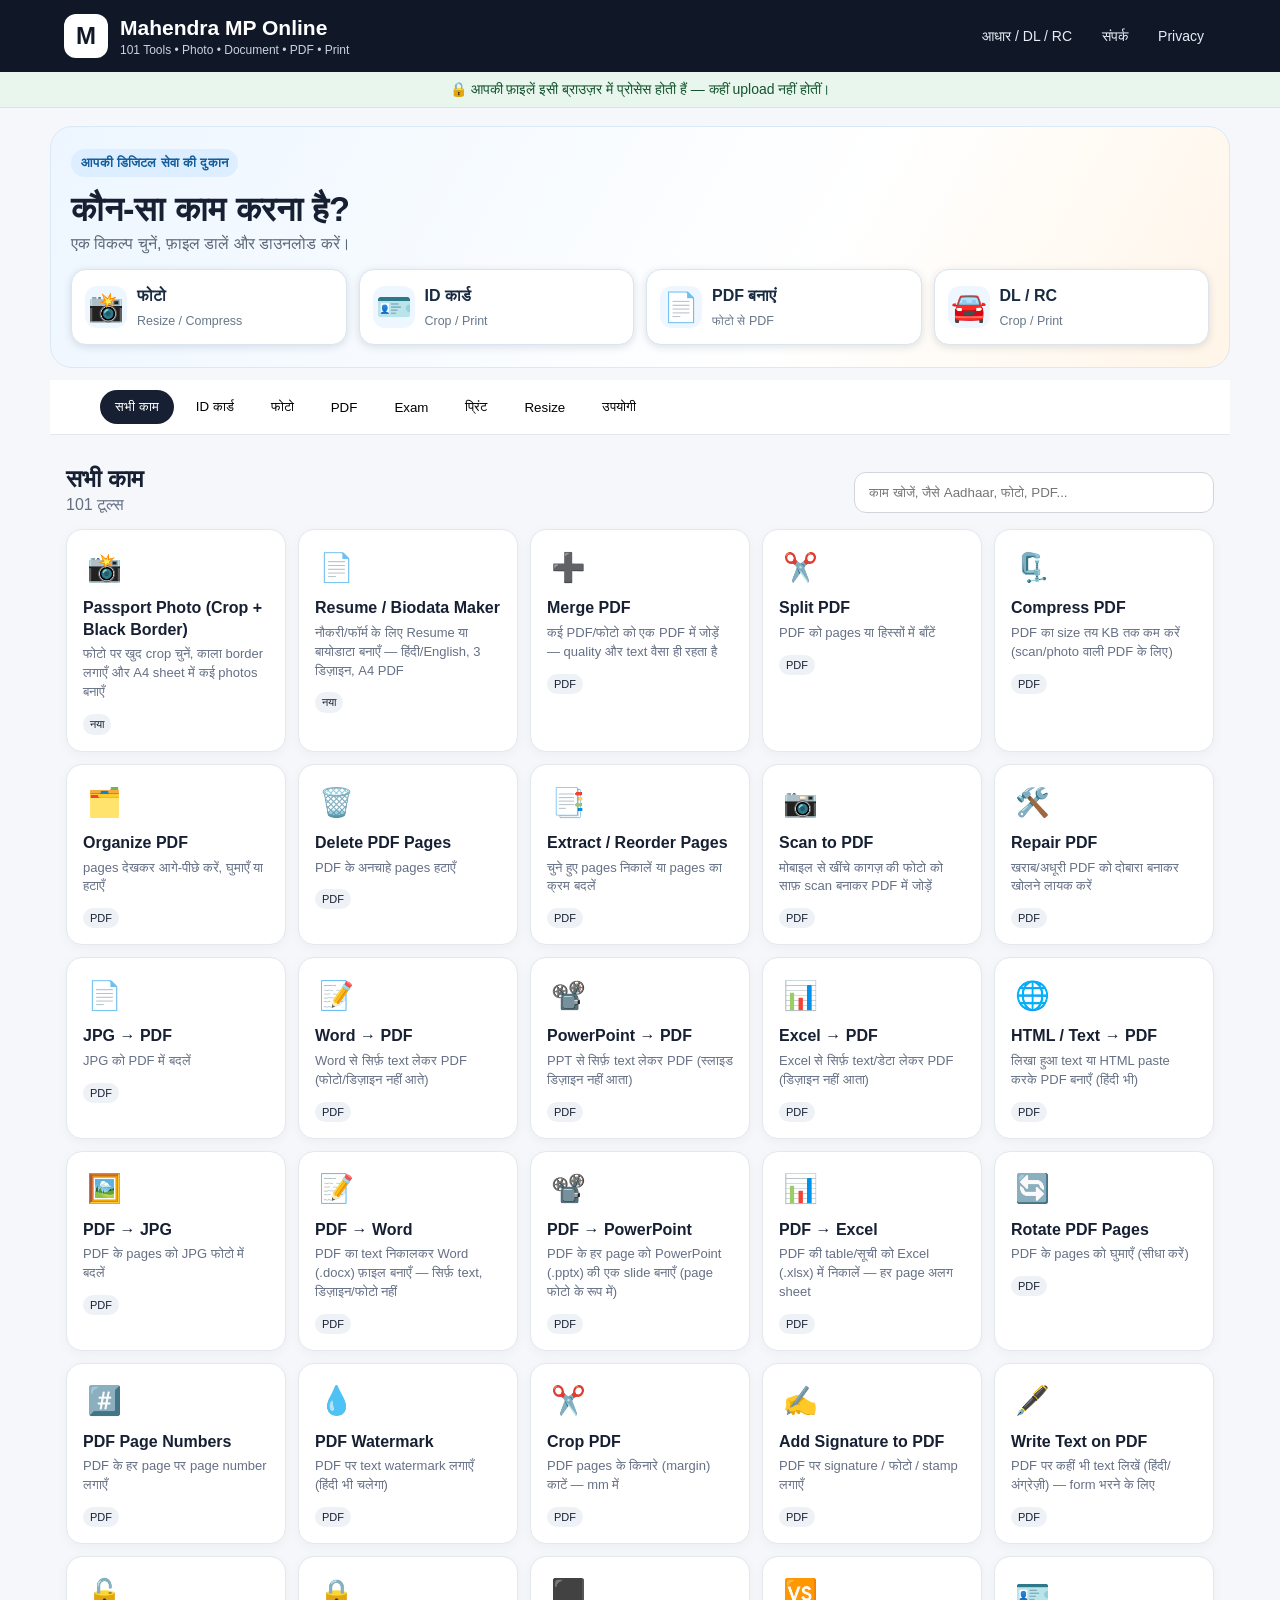
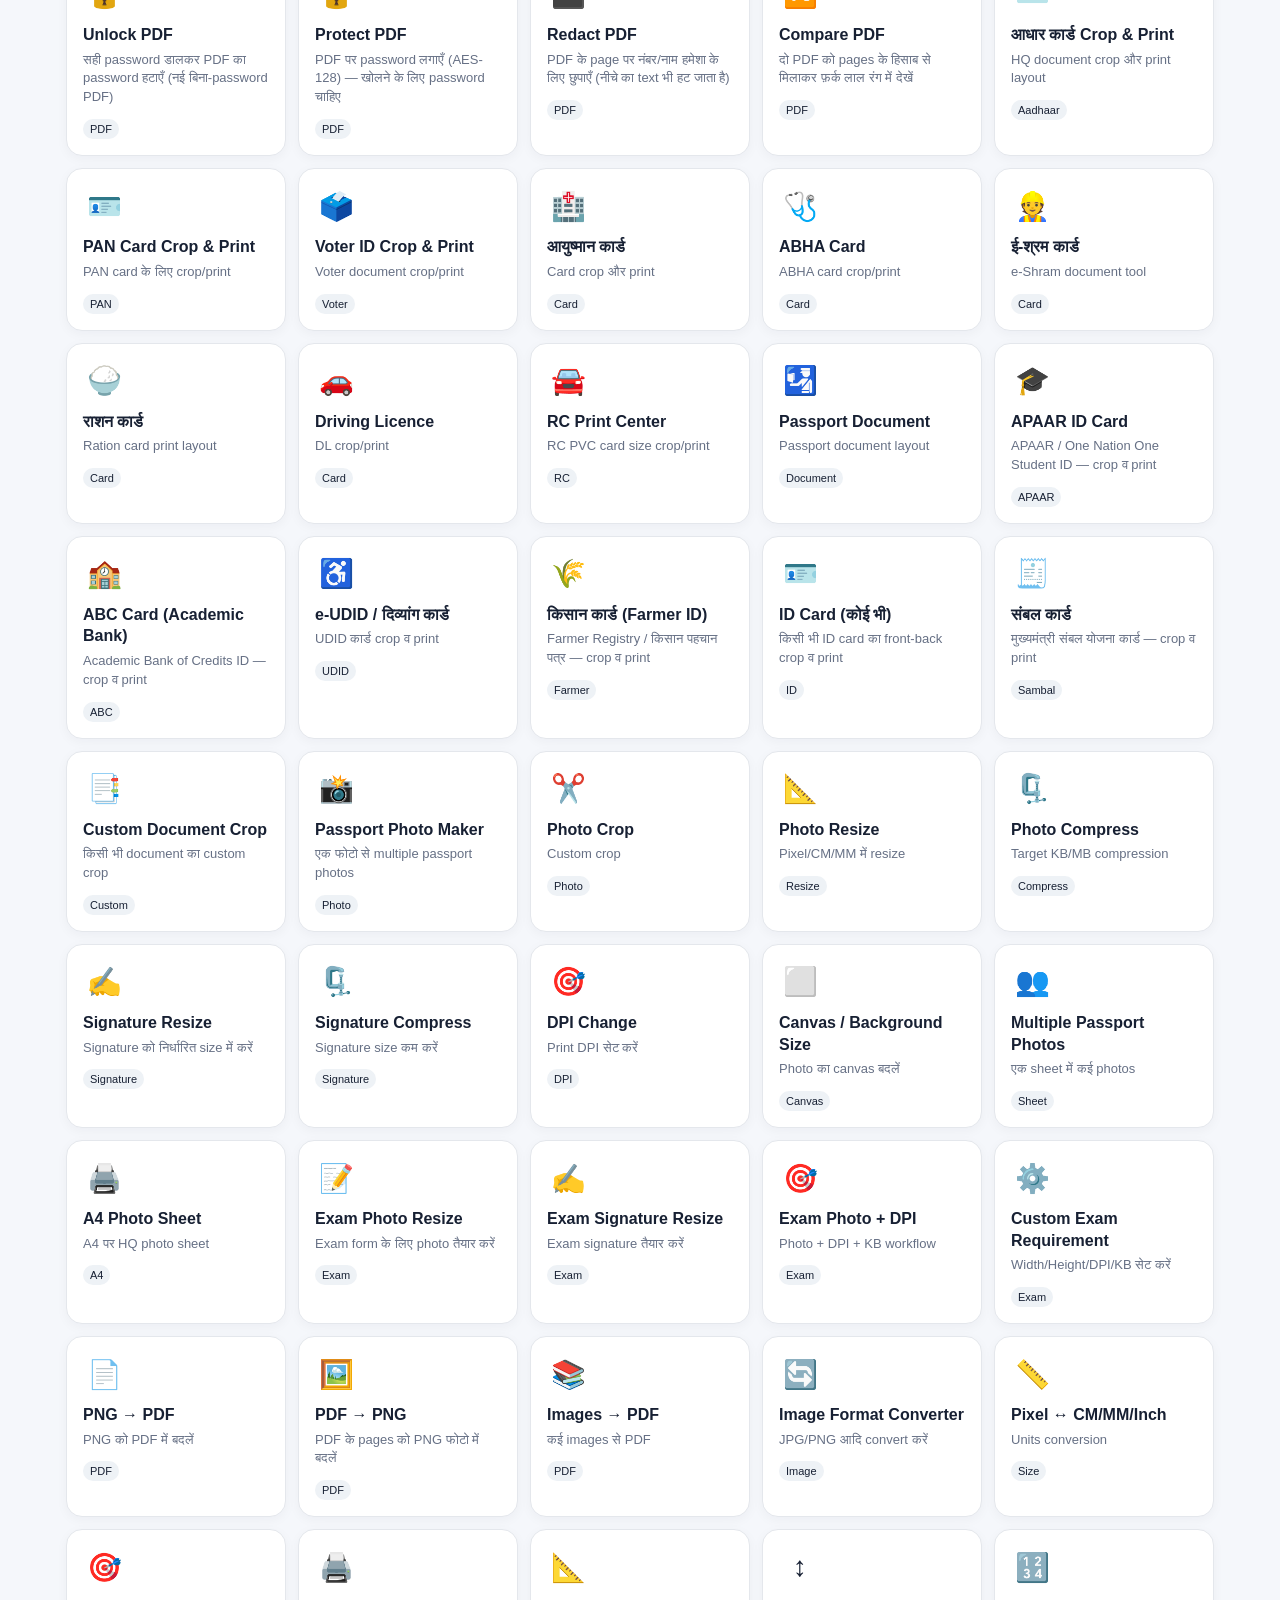
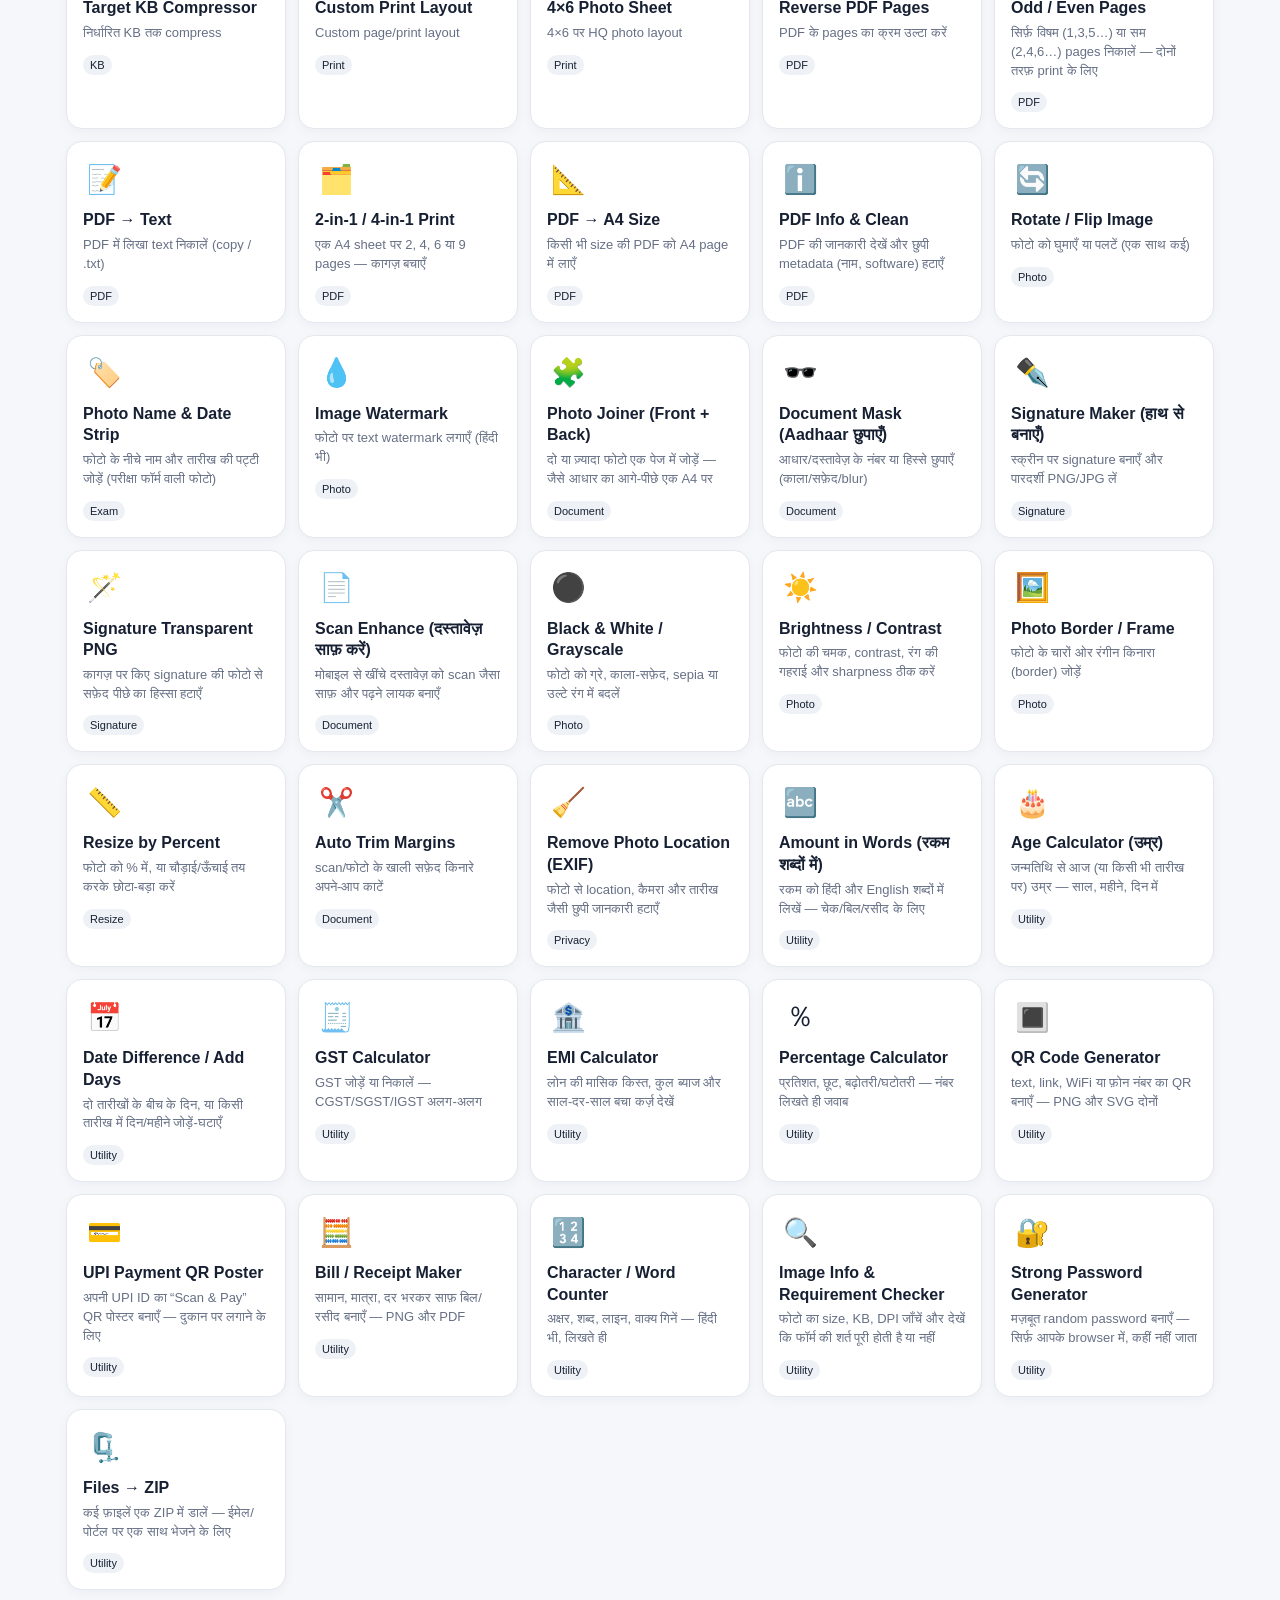
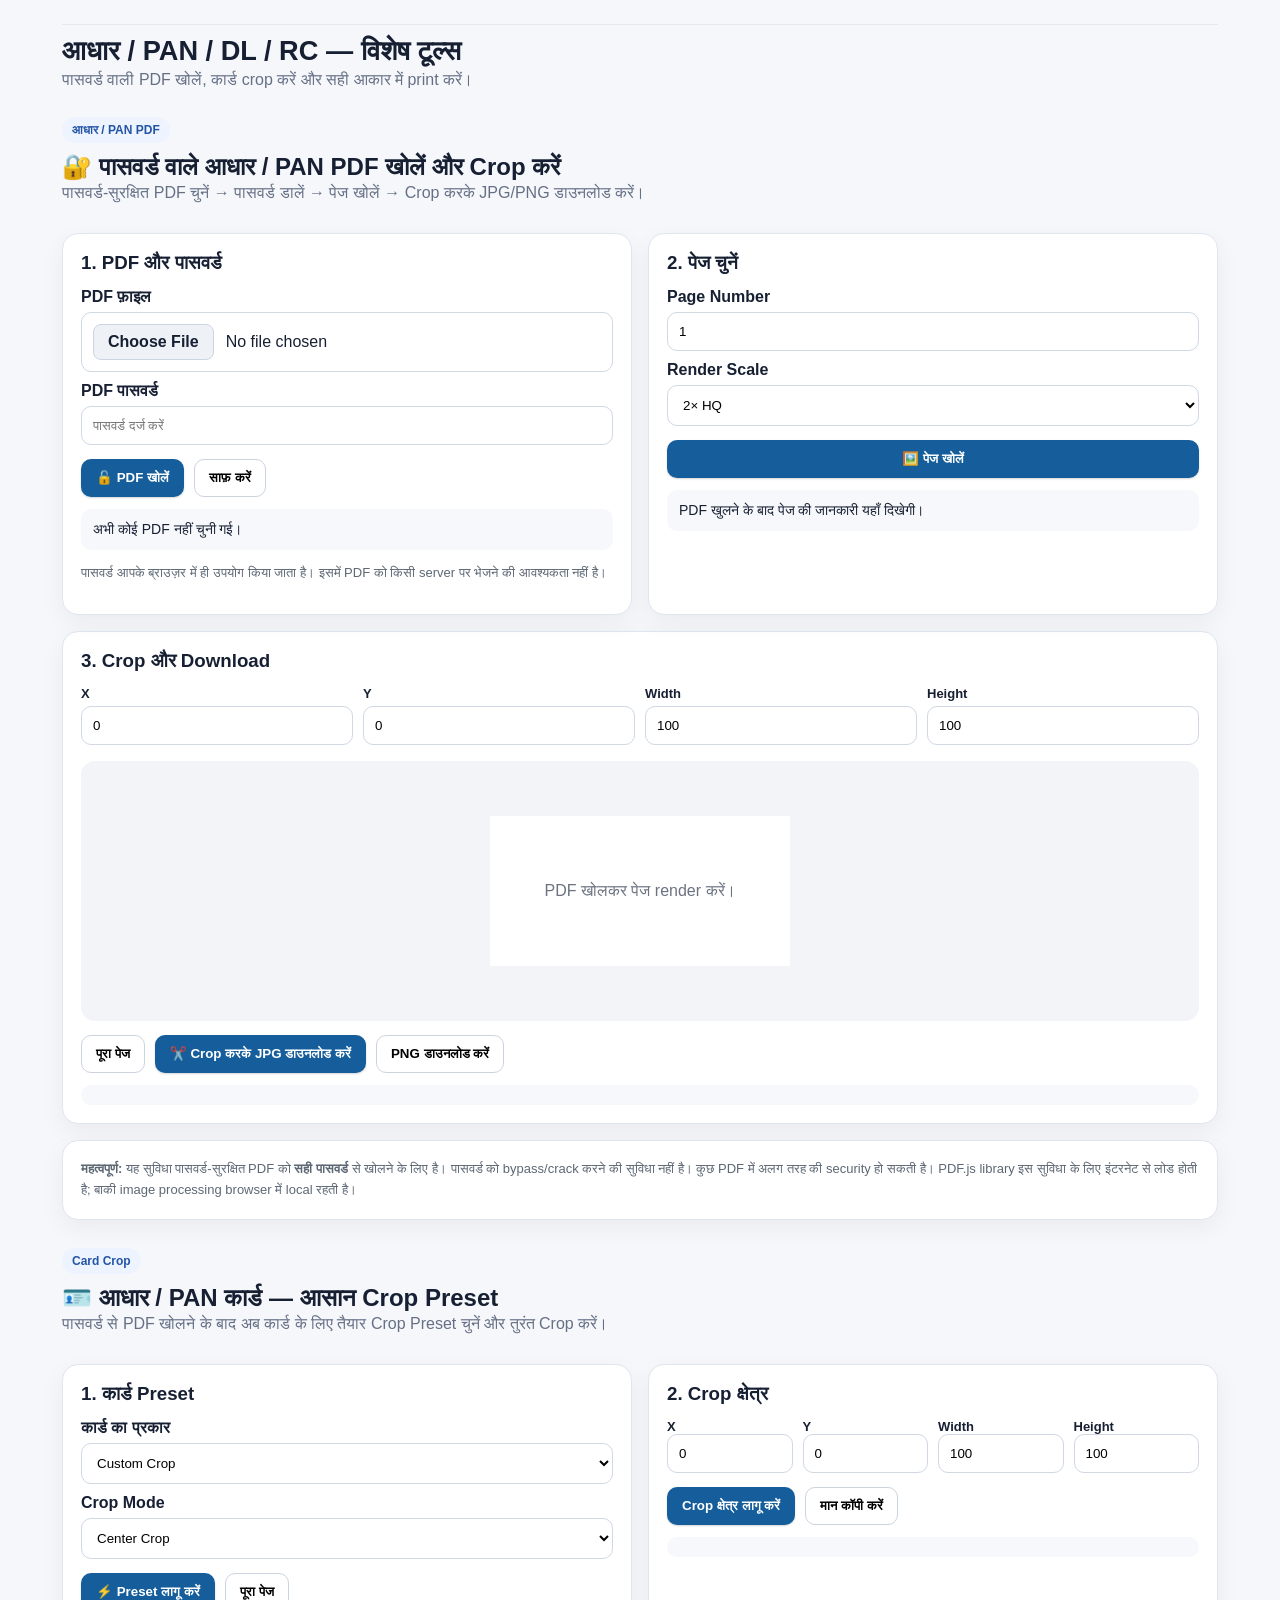
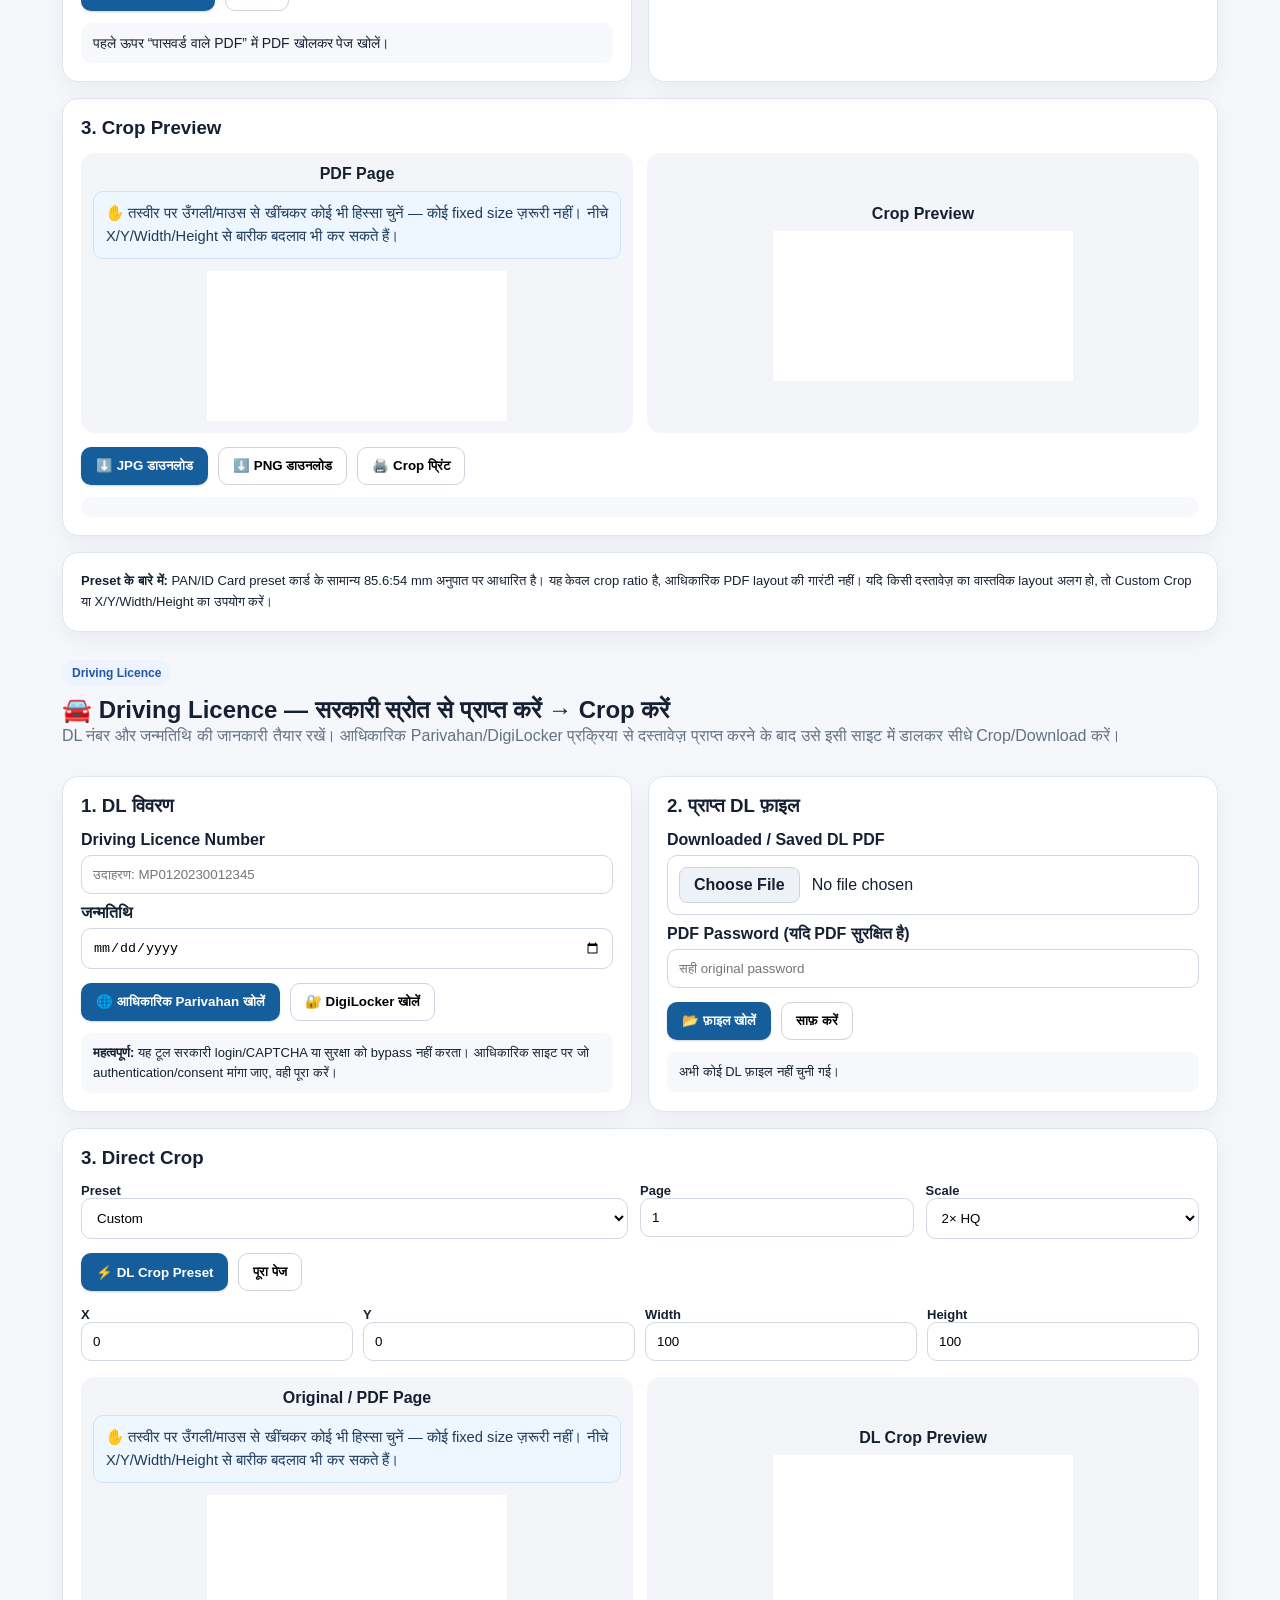
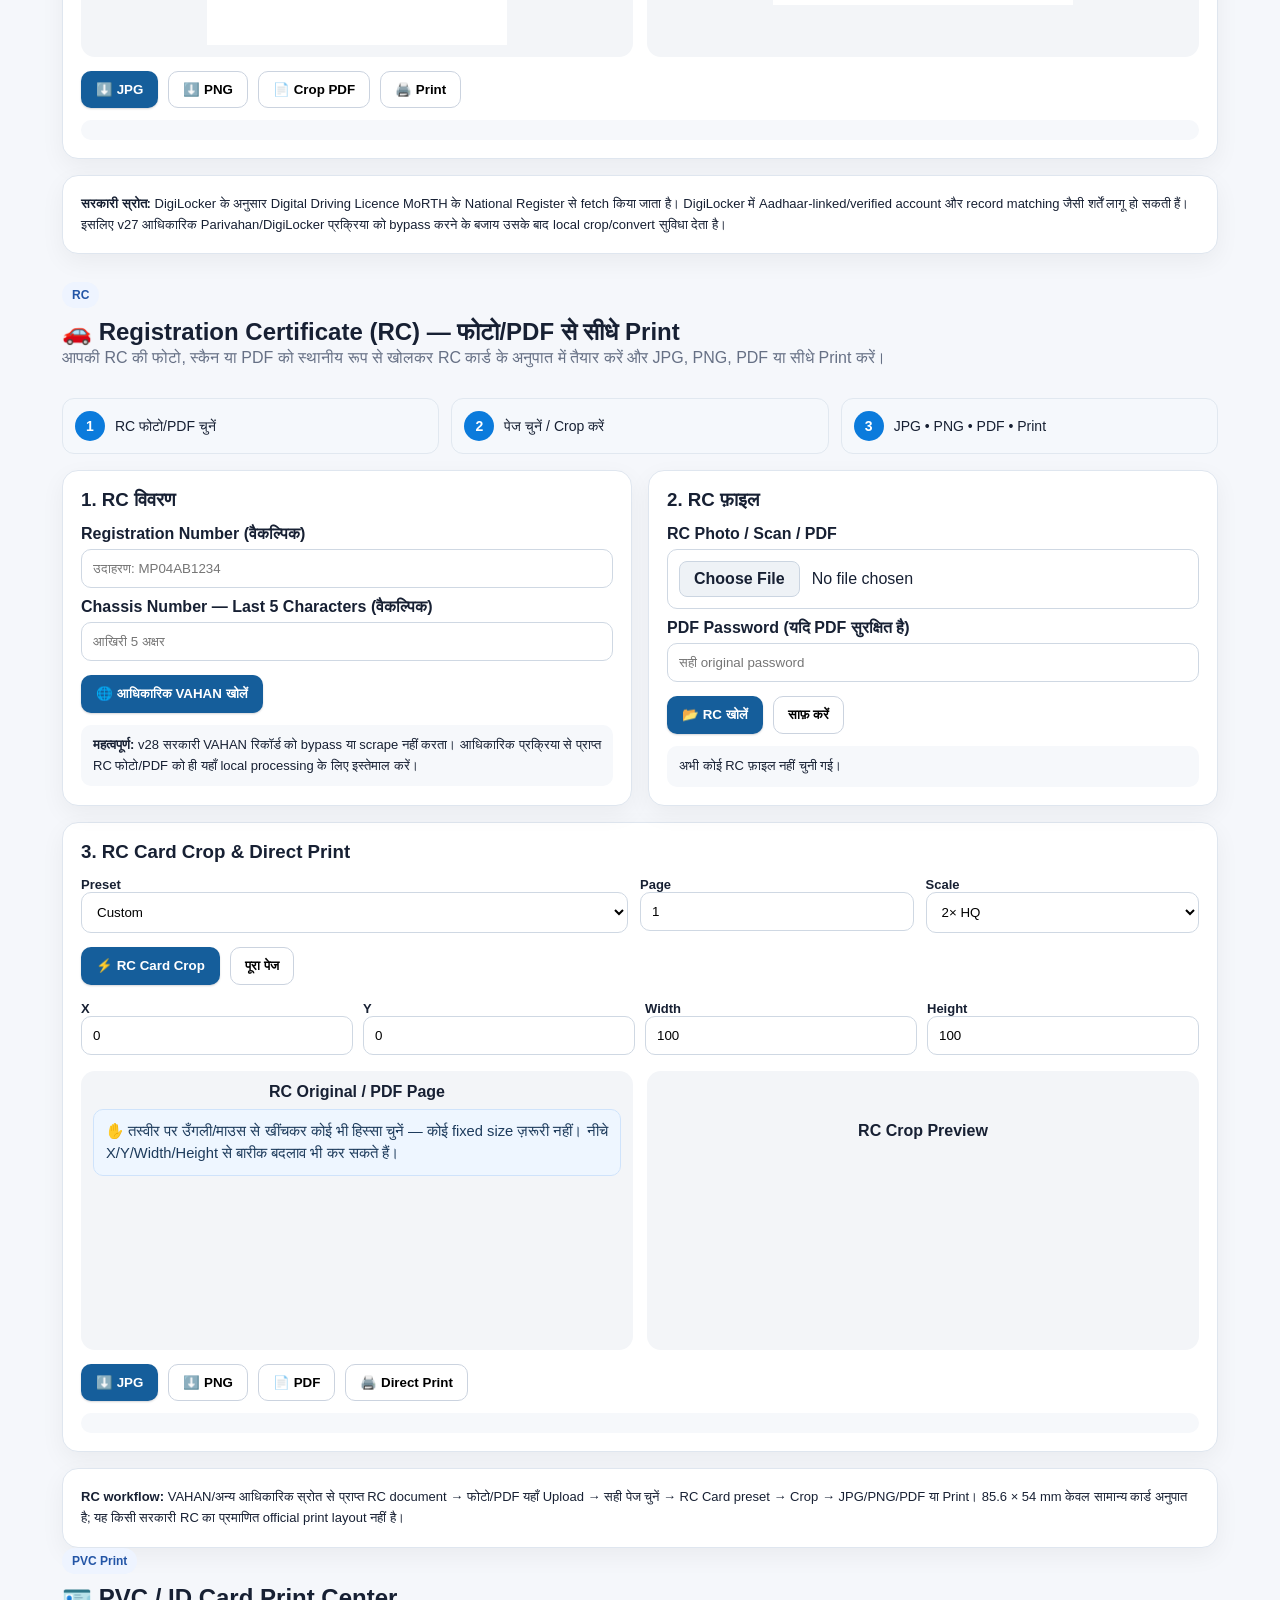
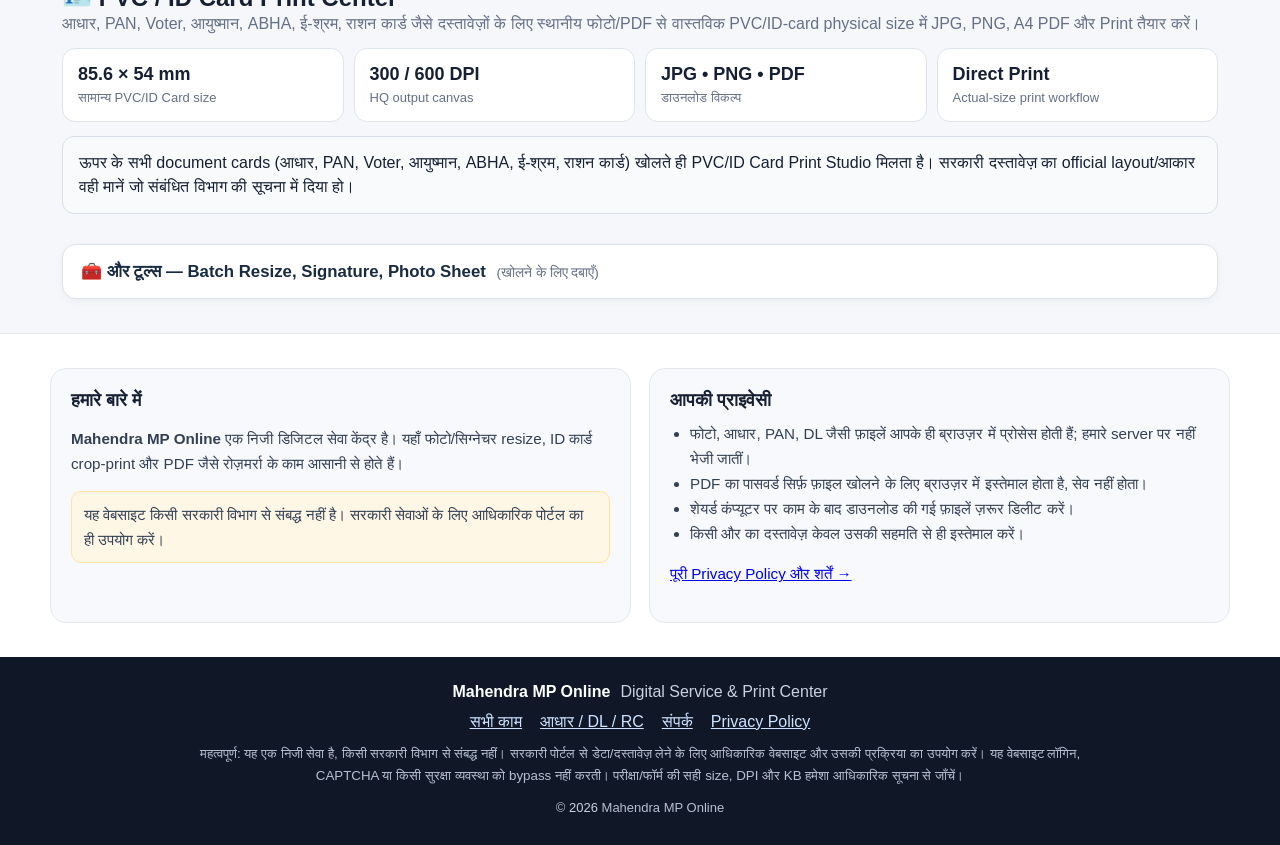
==== commit 4c6a6271: "Mahendra MP online Netlify v46 zip file (6ae5c4c4c6d65b16fcd6fae1)" ====
--- a/index.html
+++ b/index.html
@@ -23,7 +23,7 @@
     <div class="logo" aria-hidden="true">M</div>
     <div>
       <h1>Mahendra MP Online</h1>
-      <p>82 Tools • Photo • Document • PDF • Print</p>
+      <p>101 Tools • Photo • Document • PDF • Print</p>
     </div>
   </div>
   <nav class="top-links" aria-label="मुख्य लिंक">
@@ -793,6 +793,13 @@
 <script src="plus-pdf.js"></script>
 <script src="plus-image.js"></script>
 <script src="qr.js"></script>
+<script src="plus-new.js"></script>
+<script src="crop-drag.js"></script>
 <script src="plus-util.js"></script>
+<script src="plus-more.js"></script>
+<script src="pptx-data.js"></script>
+<script src="plus-convert.js"></script>
+<script src="plus-resume.js"></script>
+<script src="plus-final.js"></script>
 </body>
 </html>
--- a/style.css
+++ b/style.css
@@ -606,3 +606,17 @@
 .plus-pwrow{display:flex;gap:8px}
 .plus-pwrow input{flex:1;min-width:0;font:16px ui-monospace,Menlo,Consolas,monospace;padding:9px;border:1px solid #cbd5e1;border-radius:9px;background:#fff}
 @media(max-width:520px){.plus-table tbody th{width:38%}}
+.plus-org{display:grid;grid-template-columns:repeat(auto-fill,minmax(min(130px,46%),1fr));gap:10px;margin:8px 0}
+.plus-org-item{border:1px solid #dbe5ef;border-radius:12px;padding:8px;background:#fff;display:grid;gap:6px;justify-items:center}
+.plus-org-item.is-del{opacity:.45;background:#fdecec}
+.plus-org-th{width:100%;aspect-ratio:3/4;display:grid;place-items:center;overflow:hidden;background:#f2f5f9;border-radius:8px}
+.plus-org-th canvas{max-width:100%;max-height:100%;transition:transform .15s}
+.plus-org-cap{font-size:.8rem;color:#475467;text-align:center}
+.plus-warn{background:#fff7e6;border:1px solid #ffe3a3;border-radius:10px;padding:10px 12px;color:#7a4300}
+.crop-sel{position:absolute;border:2px dashed #d00000;background:rgba(220,0,0,.12);pointer-events:none;z-index:3}
+.plus-thumbs{display:grid;grid-template-columns:repeat(auto-fill,minmax(min(130px,46%),1fr));gap:10px;margin:10px 0}
+.plus-thumb{border:1px solid #dbe5ef;border-radius:12px;padding:8px;background:#fff;display:grid;gap:6px;justify-items:center}
+.plus-thumb.is-del{opacity:.45;background:#fdecec}
+.plus-tw{width:100%;height:150px;display:grid;place-items:center;overflow:hidden;background:#f2f5f9;border-radius:8px}
+.plus-tw img{max-width:100%;max-height:100%;transition:transform .15s}
+.plus-thumb .plus-btns{flex-wrap:wrap;justify-content:center}
